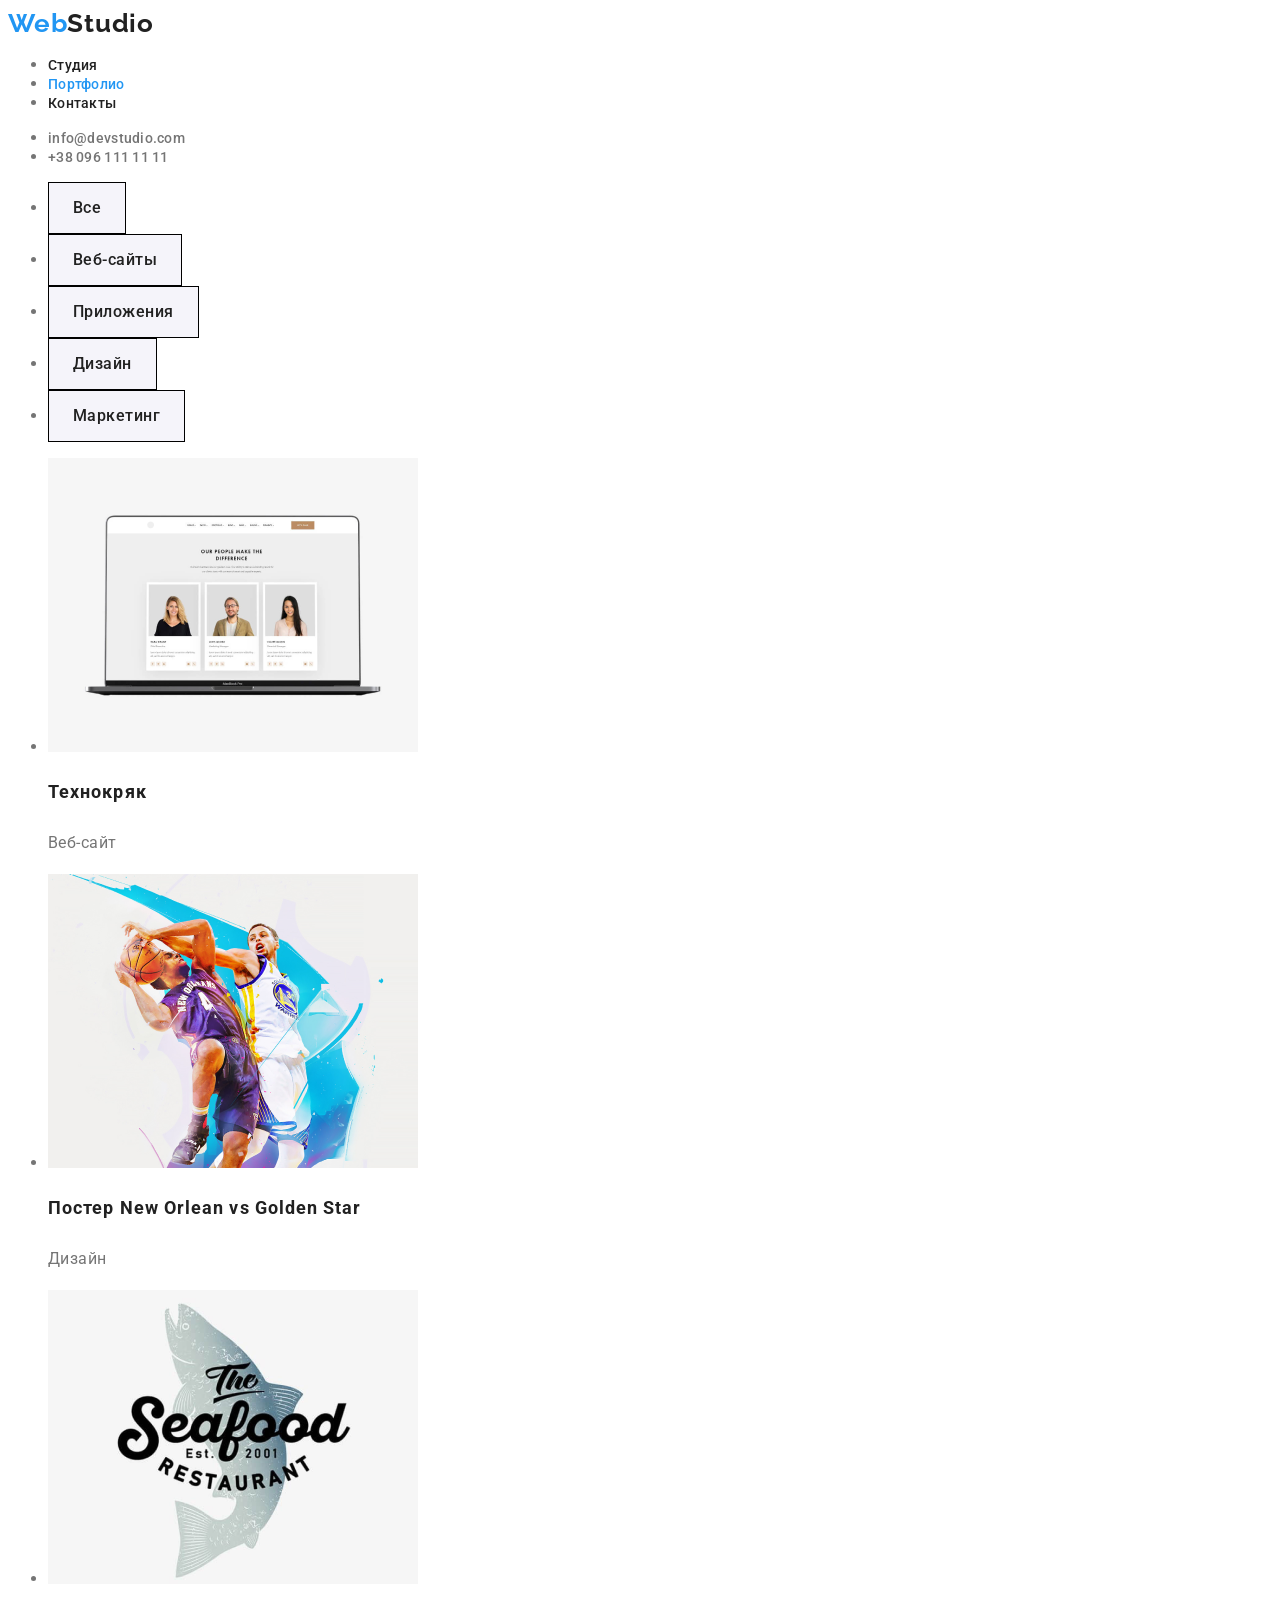
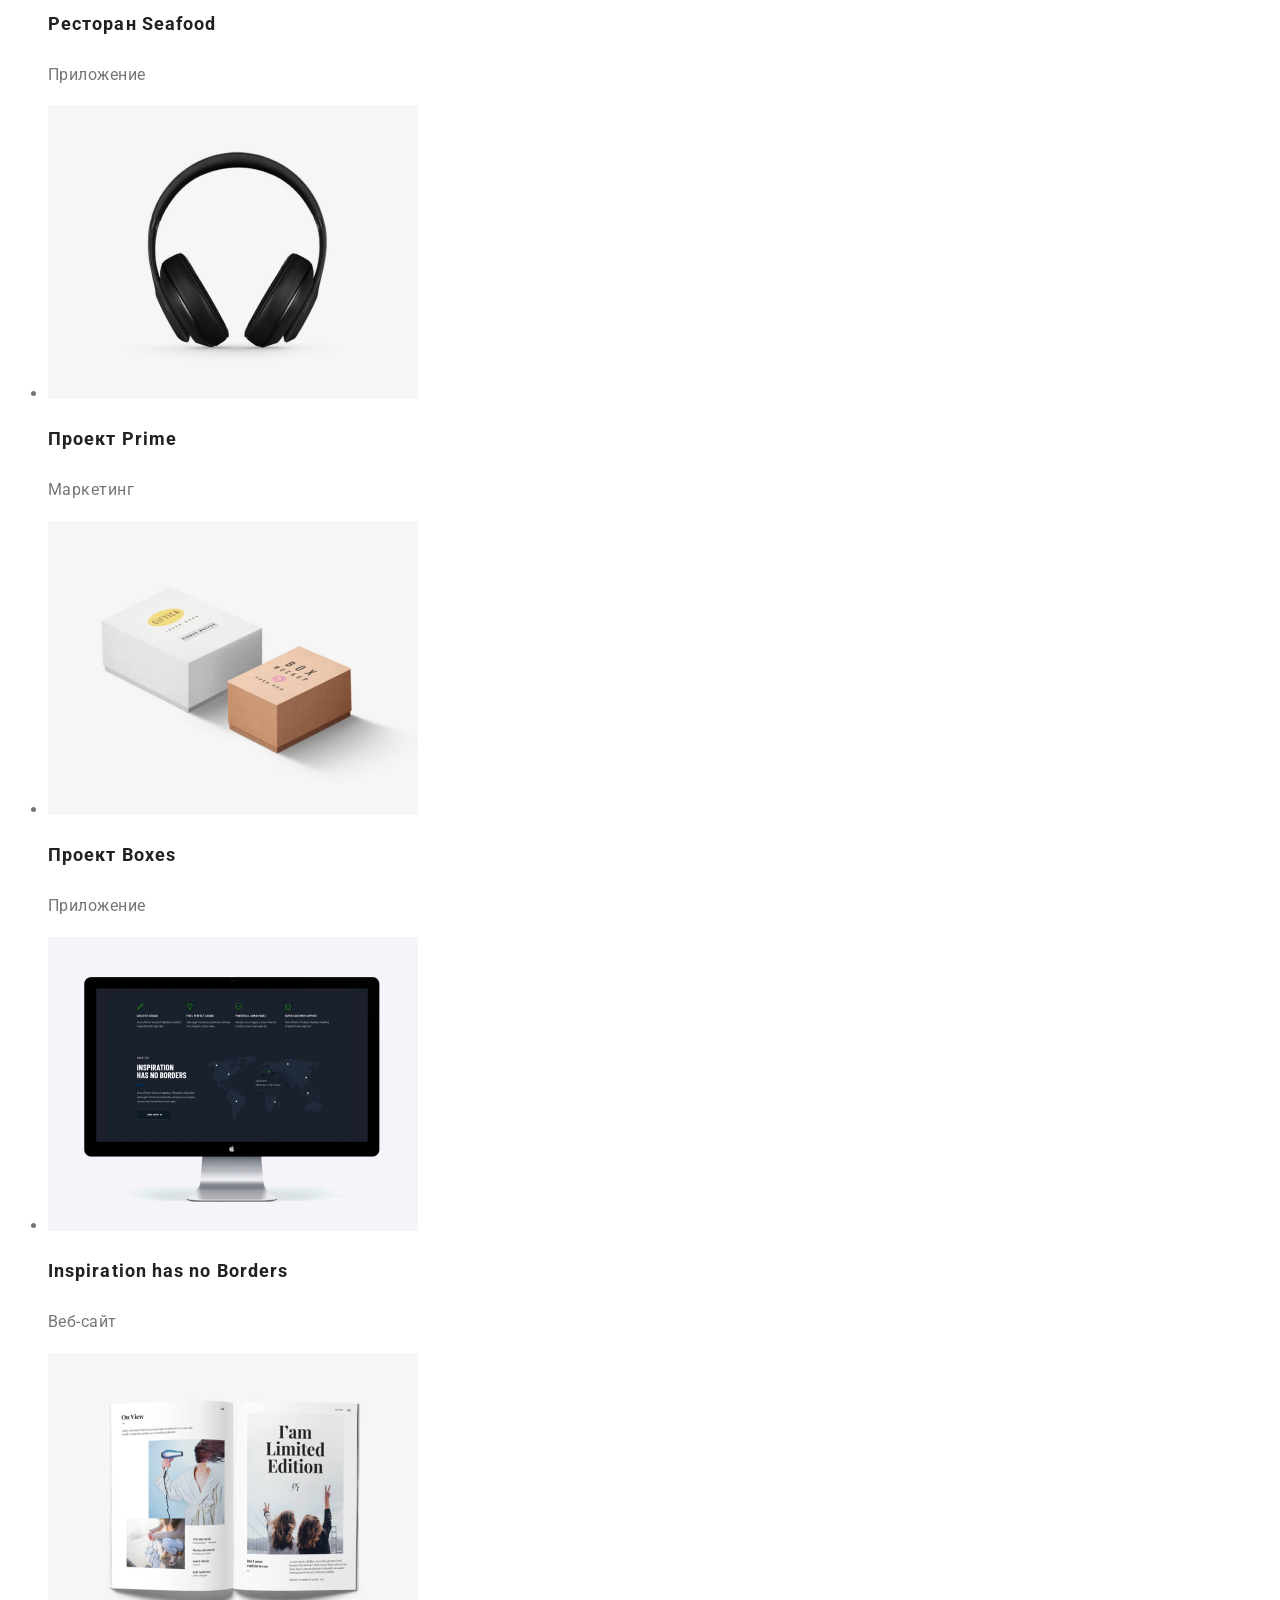
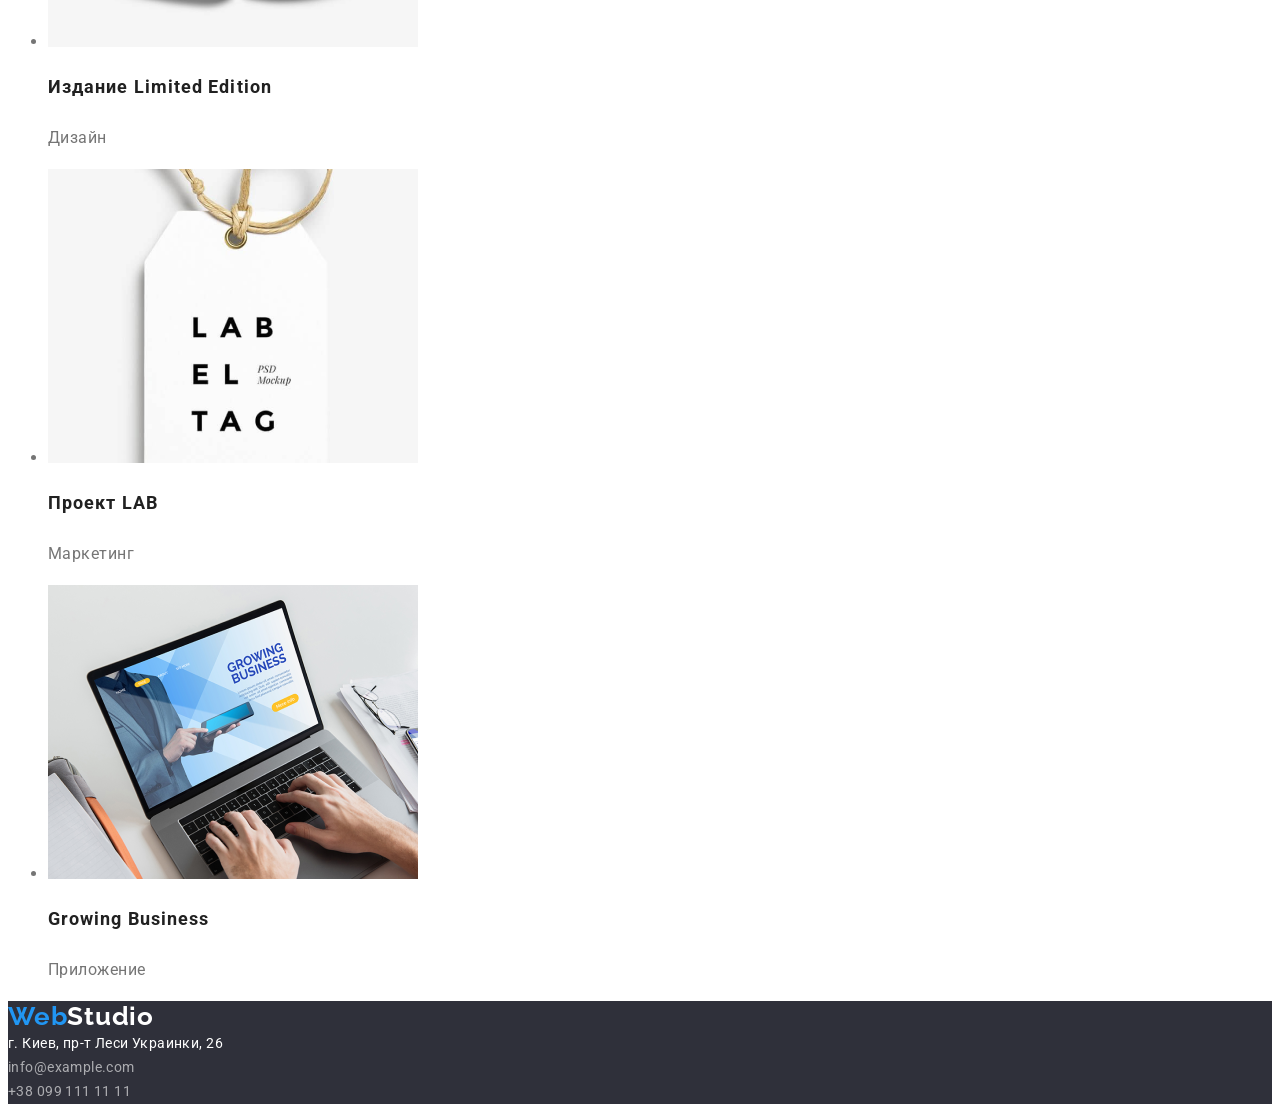
==== portfolio.html @ 85f20afc "files are cloned from hw-2" ====
<!DOCTYPE html>
<html lang="ru">
  <head>
    <meta charset="UTF-8" />
    <meta name="viewport" content="width=device-width, initial-scale=1.0" />
    <title>Document</title>
    <link
      href="https://fonts.googleapis.com/css2?family=Raleway:wght@700&family=Roboto:wght@400;500;700&display=swap"
      rel="stylesheet"
    />
    <link rel="stylesheet" href="./css/styles.css" />
  </head>
  <body>
    <header>
      <nav>
        <a class="logo" href="./index.html">
          Web<span class="light">Studio</span>
        </a>
        <ul class="site-nav">
          <li><a href="./index.html" class="link">Студия</a></li>
          <li><a href="./portfolio.html" class="link current">Портфолио</a></li>
          <li><a href="" class="link">Контакты</a></li>
        </ul>
      </nav>
      <ul class="site-contact">
        <li>
          <a href="mailto:info@devstudio.com" class="link"
            >info@devstudio.com</a
          >
        </li>
        <li><a href="tel:+380961111111" class="link">+38 096 111 11 11</a></li>
      </ul>
    </header>
    <main>
      <ul>
        <li><a class="button filter" href="">Все</a></li>
        <li><a class="button filter" href="">Веб-сайты</a></li>
        <li><a class="button filter" href="">Приложения</a></li>
        <li><a class="button filter" href="">Дизайн</a></li>
        <li><a class="button filter" href="">Маркетинг</a></li>
      </ul>
      <section class="works">
        <ul>
          <li>
            <a href=""
              ><img src="./images/Технокряк.png" alt="Лап-топ" />
              <h3 class="section-title">Технокряк</h3>
              <p>Веб-сайт</p></a
            >
          </li>
          <li>
            <a href=""
              ><img src="./images/Постер.png" alt="Баскетболисты" />
              <h3 class="section-title">Постер New Orlean vs Golden Star</h3>
              <p>Дизайн</p></a
            >
          </li>
          <li>
            <a href=""
              ><img src="./images/ресторан.png" alt="Логотип ресторана" />
              <h3 class="section-title">Ресторан Seafood</h3>
              <p>Приложение</p></a
            >
          </li>
          <li>
            <a href=""
              ><img src="./images/проект.png" alt="Наушники" />
              <h3 class="section-title">Проект Prime</h3>
              <p>Маркетинг</p></a
            >
          </li>
          <li>
            <a href=""
              ><img src="./images/проект-коробки.png" alt="Коробка" />
              <h3 class="section-title">Проект Boxes</h3>
              <p>Приложение</p></a
            >
          </li>
          <li>
            <a href=""
              ><img src="./images/нет-границ.png" alt="Монитор" />
              <h3 class="section-title">Inspiration has no Borders</h3>
              <p>Веб-сайт</p></a
            >
          </li>
          <li>
            <a href=""
              ><img src="./images/издание.png" alt="Журнал" />
              <h3 class="section-title">Издание Limited Edition</h3>
              <p>Дизайн</p></a
            >
          </li>
          <li>
            <a href=""
              ><img src="./images/проект-лаб.png" alt="Бирка" />
              <h3 class="section-title">Проект LAB</h3>
              <p>Маркетинг</p></a
            >
          </li>
          <li>
            <a href=""
              ><img src="./images/бизнес.png" alt="Работа за компьютерим" />
              <h3 class="section-title">Growing Business</h3>
              <p>Приложение</p></a
            >
          </li>
        </ul>
      </section>
    </main>
    <footer>
      <a href="./index.html" class="logo">
        Web<span class="dark">Studio</span>
      </a>

      <address class="address">
        г. Киев, пр-т Леси Украинки, 26 <br />
        <a href="mailto:info@example.com" class="link">info@example.com</a>
        <br />
        <a href="tel:+380991111111" class="link">+38 099 111 11 11</a>
      </address>
    </footer>
  </body>
</html>
---- css/styles.css ----
:root {
  --primary-text-color: #757575;
  --title-text-color: #212121;
  --accent-color: #2196f3;
  --white-color: #ffffff;
  --primary-bg-color: #e5e5e5;
  --secondary-bg-color: #2f303a;
  --secondary-button-color: #f5f4fa;
  --secondary-address-color: rgba(255, 255, 255, 0.6);
}

body {
  background-color: var(--white-color);
  color: var(--primary-text-color);
  font-family: Roboto, sans-serif;
}

a {
  text-decoration: none;
  /* Убираем подчёркивание */
}

/* Header */

.logo {
  color: var(--accent-color);
  font-family: Raleway, sans-serif;
  font-weight: 700;
  font-size: 26px;
  line-height: 1.2;
  letter-spacing: 0.03em;
}
.logo .dark {
  color: var(--white-color);
}
.logo .light {
  color: var(--title-text-color);
}

.site-nav .link {
  color: var(--title-text-color);
  font-weight: 500;
  font-size: 14px;
  line-height: 1.14;
  letter-spacing: 0.02em;
}

.site-contact .link {
  color: var(--primary-text-color);
  font-weight: 500;
  font-size: 14px;
  line-height: 1.14;
  letter-spacing: 0.02em;
}

.site-nav .link.current,
.site-nav .link:hover,
.site-nav .link:focus,
.site-contact .link:hover,
.site-contact .link:focus {
  color: var(--accent-color);
}

/* Main */

.section-title {
  color: var(--title-text-color);
}
.advantages .section-title {
  font-weight: 700;
  font-size: 14px;
  line-height: 1.14;
  letter-spacing: 0.03em;
  text-transform: uppercase;
}
.advantages p {
  font-size: 14px;
  line-height: 1.71;
  letter-spacing: 0.03em;
}

h2.section-title {
  font-weight: 700;
  font-size: 36px;
  line-height: 1.17;
  text-align: center;
  letter-spacing: 0.03em;
}

.works .section-title {
  font-weight: 700;
  font-size: 18px;
  line-height: 2;
  letter-spacing: 0.06em;
}

.works p {
  color: var(--primary-text-color);

  font-size: 16px;
  line-height: 1.87;
  letter-spacing: 0.03em;
}

.hero {
  background-color: var(--secondary-bg-color);
}

.hero-title {
  color: var(--white-color);
  font-weight: 900;
  font-size: 44px;
  line-height: 1.36;
  text-align: center;
  letter-spacing: 0.06em;
  text-transform: uppercase;
}

.team {
  background-color: var(--secondary-button-color);
}

.team h3 {
  font-weight: 500;
  font-size: 16px;
  line-height: 1.19;
  text-align: center;
  letter-spacing: 0.03em;
}

.team p {
  font-size: 16px;
  line-height: 1.19;
  text-align: center;
  letter-spacing: 0.03em;
}

/* Buttons */

.button {
  font-size: 24px;
  padding: 12px 24px;
  display: inline-block;
  border: 1px solid black;
}

.button.primary {
  background-color: var(--accent-color);
  color: var(--white-color);
  font-weight: 700;
  font-size: 16px;
  line-height: 1.87;
  /* display: flex; */
  /* align-items: center; */
  /* text-align: center; */
  letter-spacing: 0.06em;
}

.button.filter {
  background-color: var(--secondary-button-color);
  color: var(--title-text-color);
  font-weight: 500;
  font-size: 16px;
  line-height: 1.62;
  letter-spacing: 0.03em;
}

.button.filter:hover,
.button.filter:focus {
  background-color: var(--accent-color);
  color: var(--white-color);
}

/* Footer */

footer {
  background-color: var(--secondary-bg-color);
}
.address {
  color: var(--white-color);
  font-style: normal;
  font-size: 14px;
  line-height: 1.71;
  letter-spacing: 0.03em;
}

.address .link {
  color: var(--secondary-address-color);
}

.address .link:hover,
.address .link:focus {
  color: var(--accent-color);
}
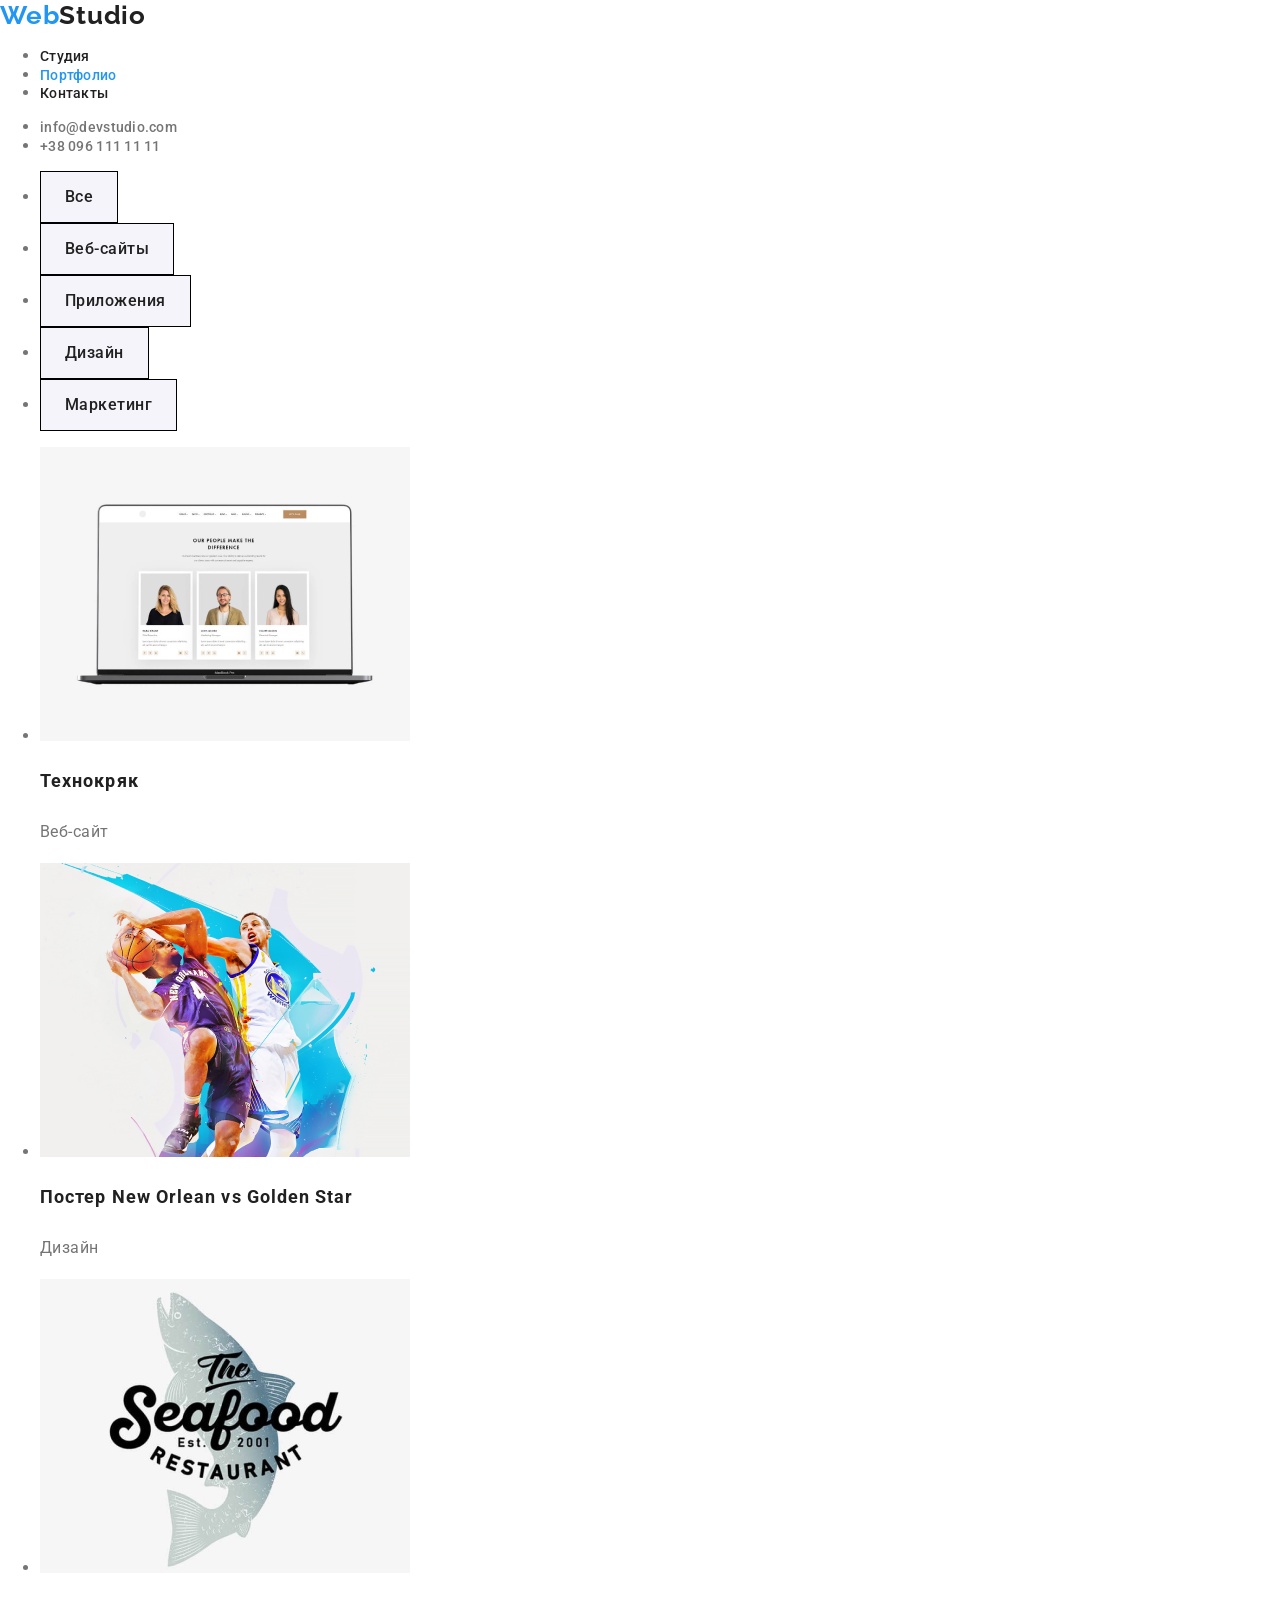
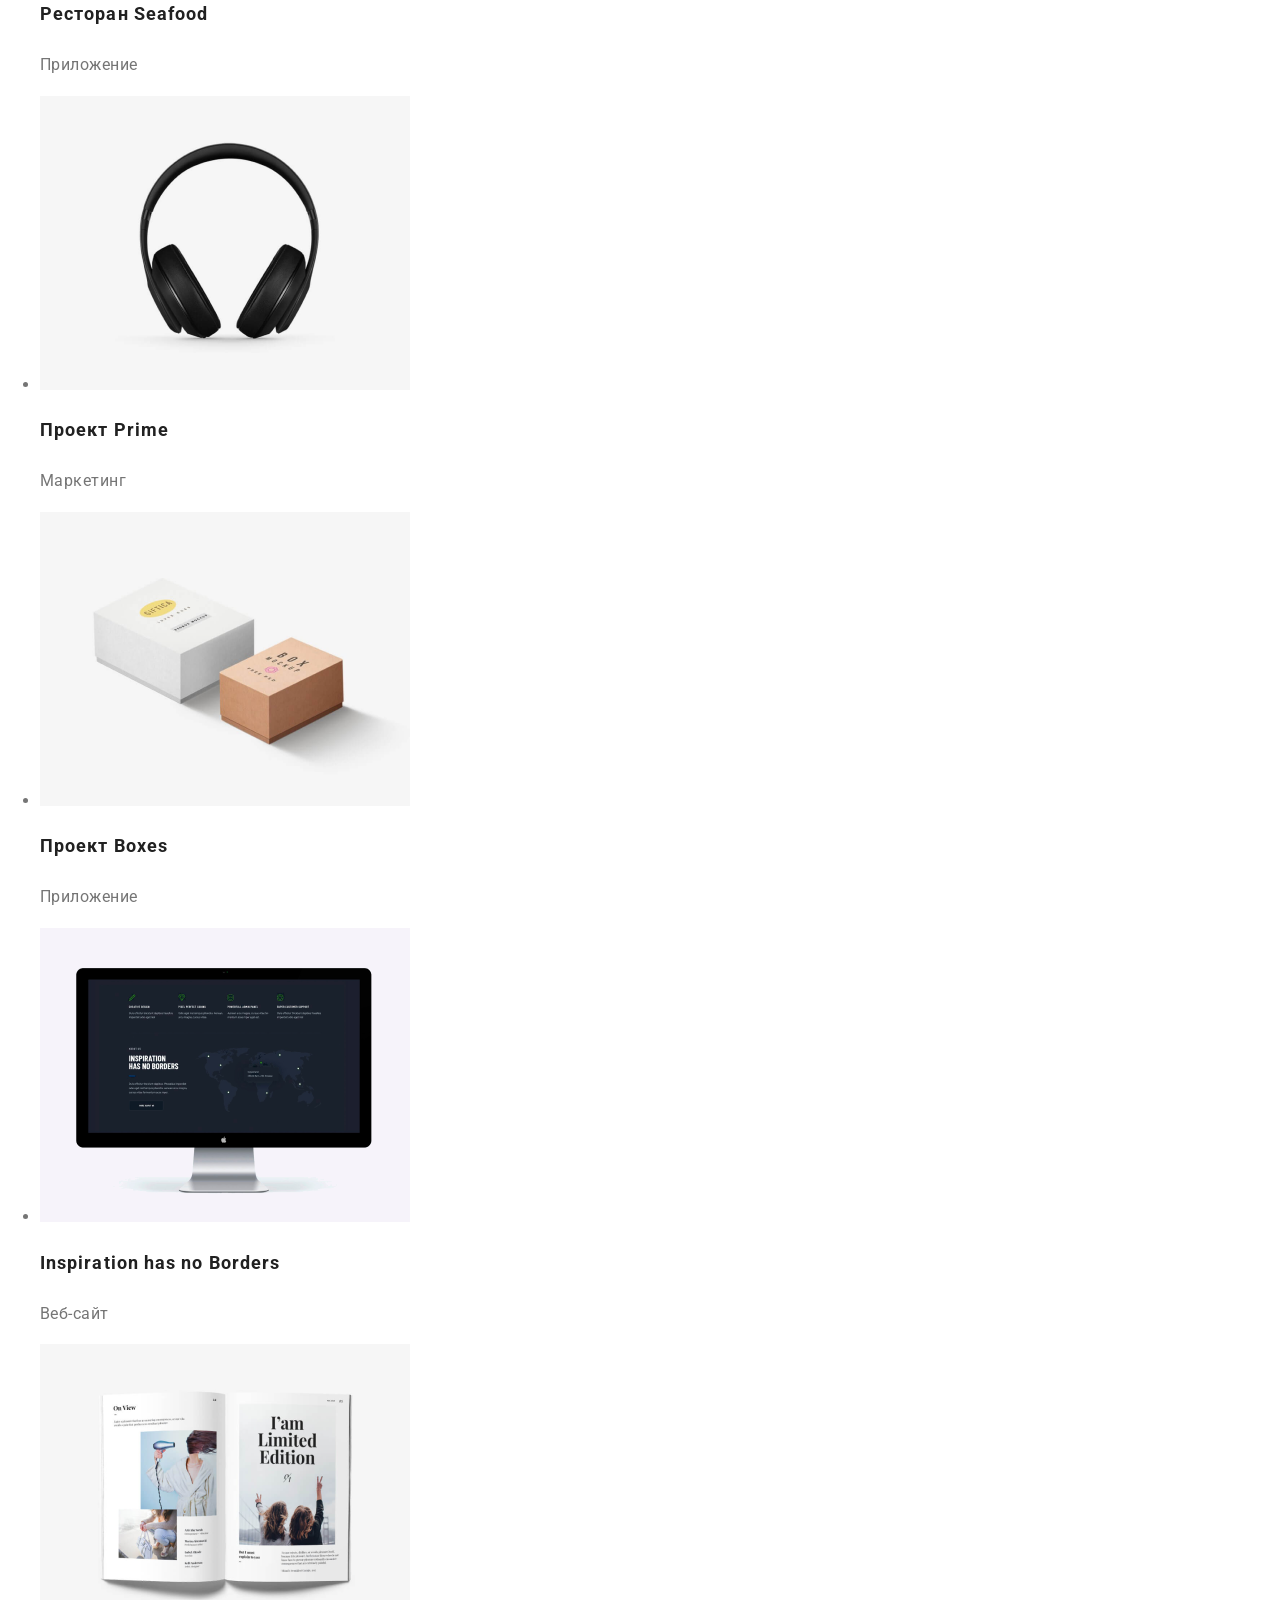
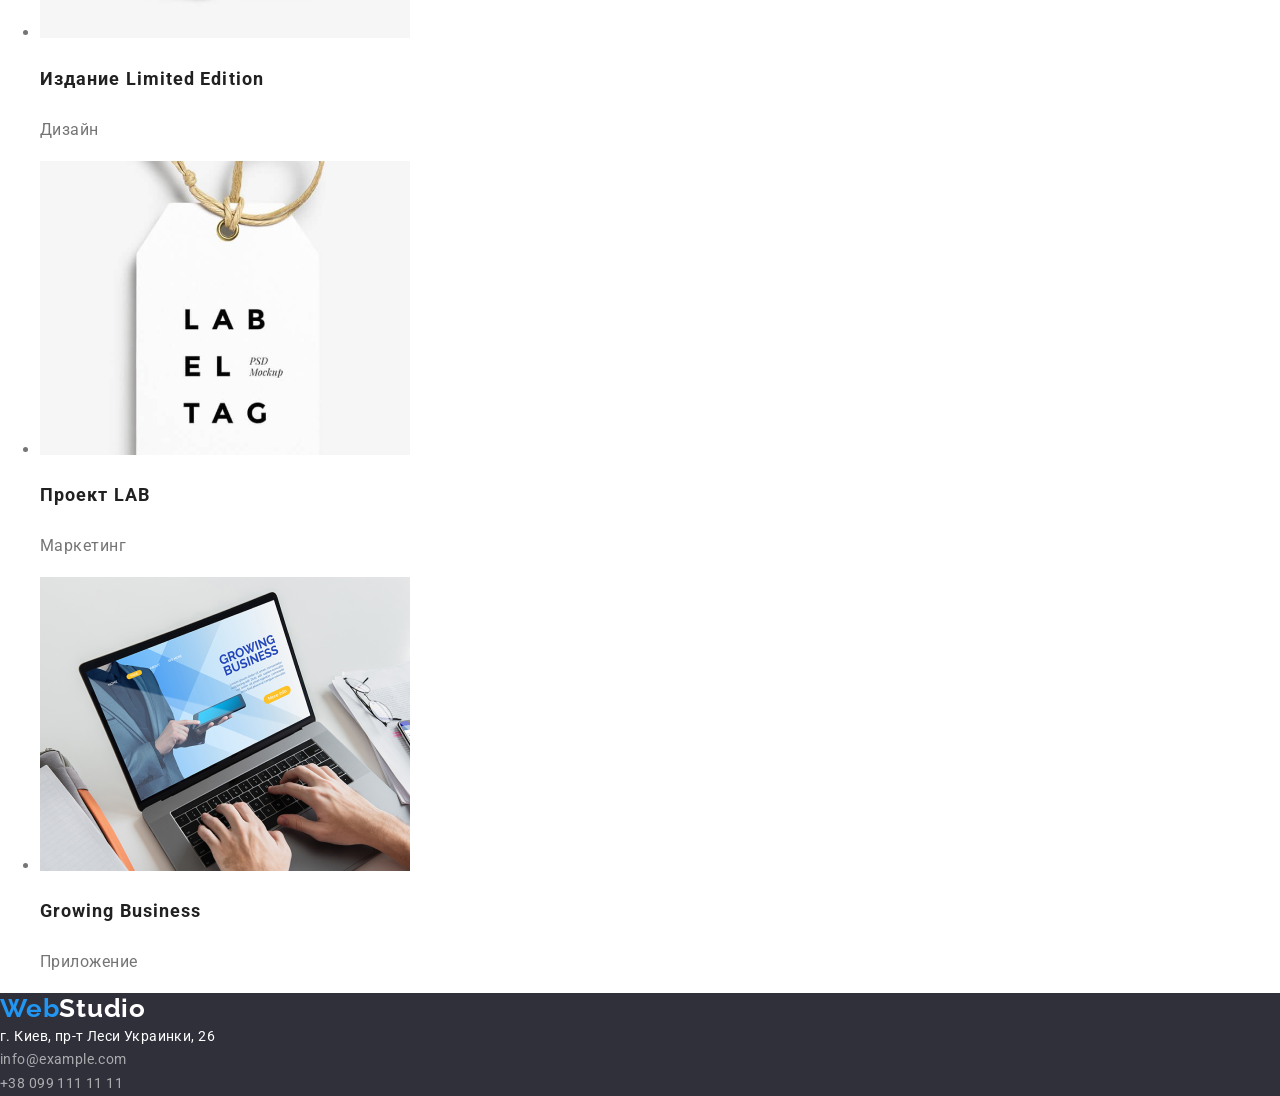
==== commit a99811a8: "modern-normalize added" ====
--- a/portfolio.html
+++ b/portfolio.html
@@ -4,6 +4,10 @@
     <meta charset="UTF-8" />
     <meta name="viewport" content="width=device-width, initial-scale=1.0" />
     <title>Document</title>
+    <link
+      rel="stylesheet"
+      href="https://cdnjs.cloudflare.com/ajax/libs/modern-normalize/0.7.0/modern-normalize.min.css"
+    />
     <link
       href="https://fonts.googleapis.com/css2?family=Raleway:wght@700&family=Roboto:wght@400;500;700&display=swap"
       rel="stylesheet"
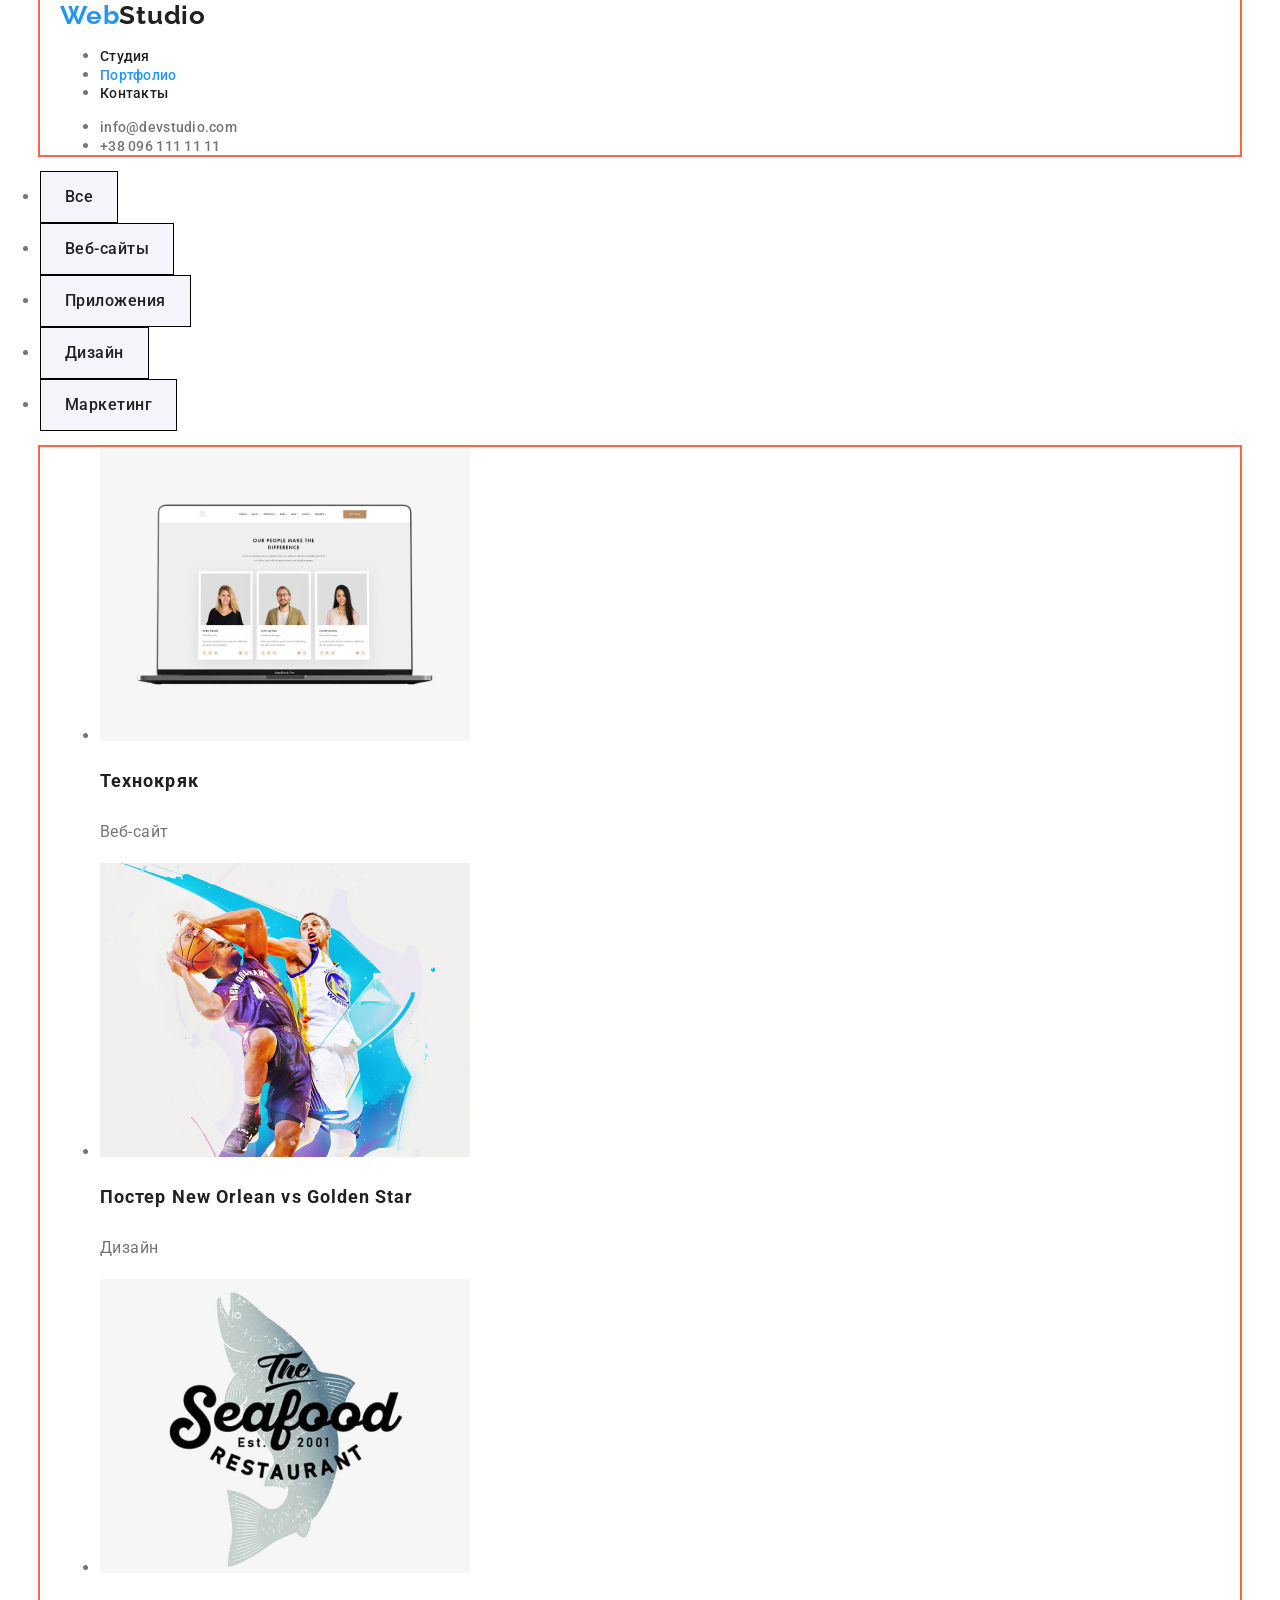
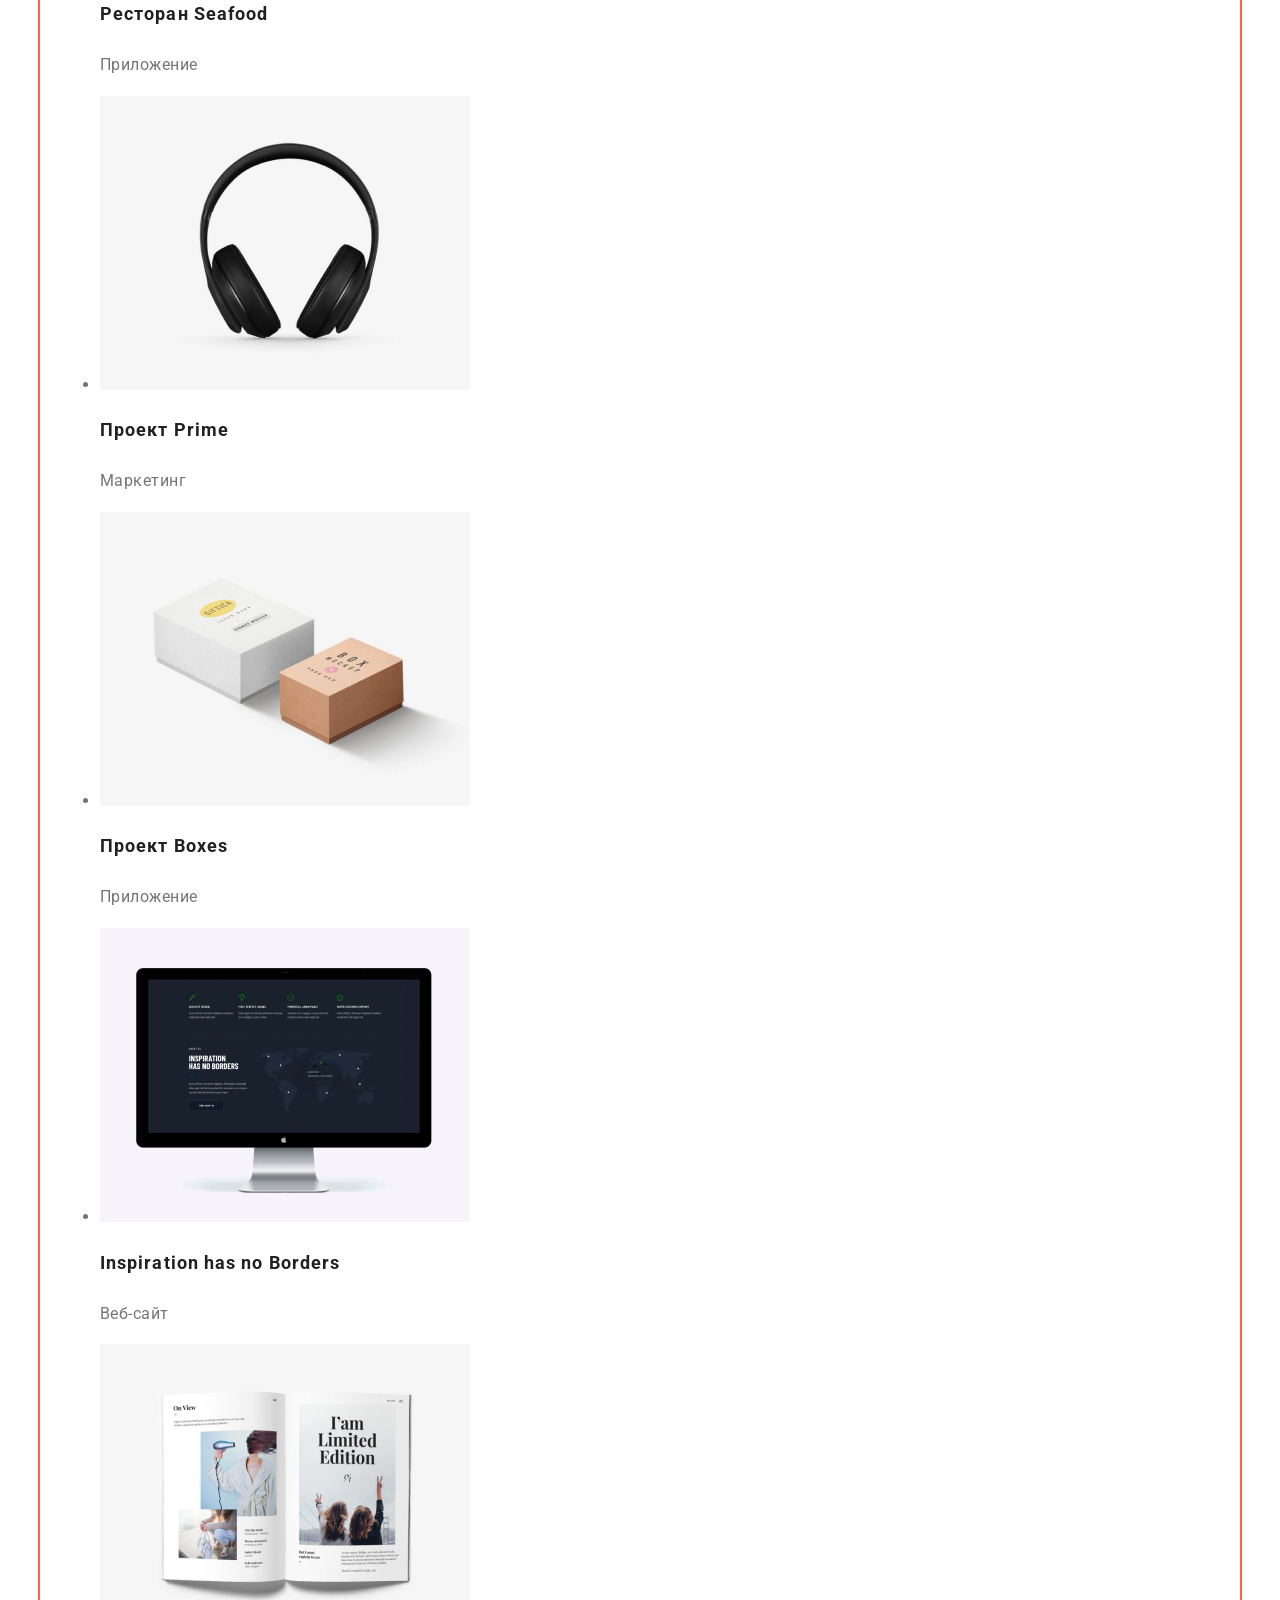
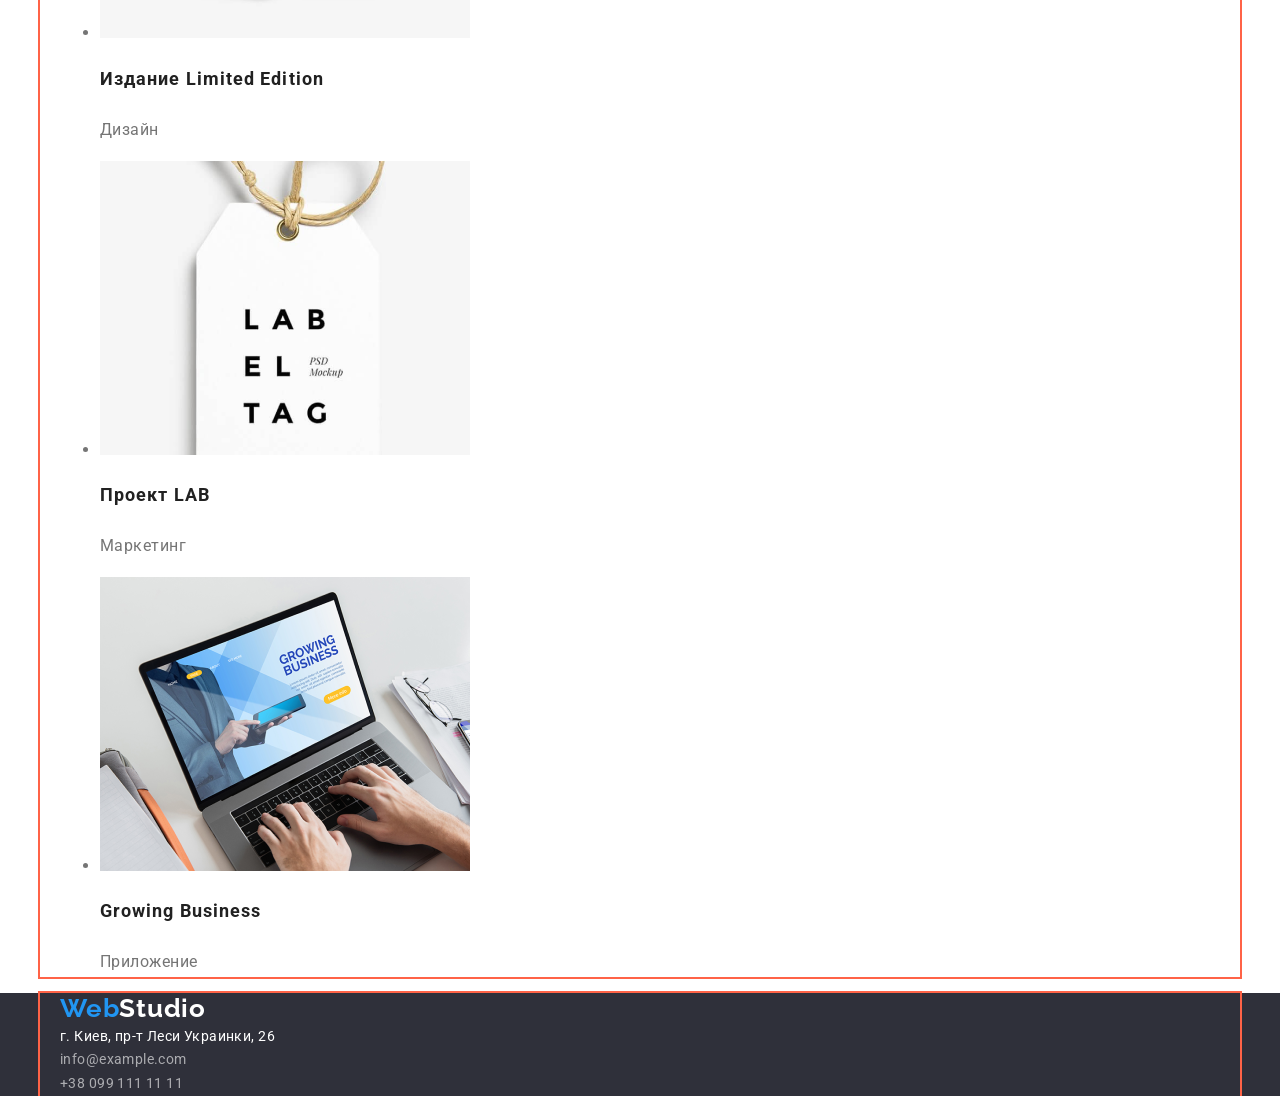
==== commit f55bcb36: "class container added" ====
--- a/portfolio.html
+++ b/portfolio.html
@@ -16,24 +16,26 @@
   </head>
   <body>
     <header>
-      <nav>
-        <a class="logo" href="./index.html">
-          Web<span class="light">Studio</span>
-        </a>
-        <ul class="site-nav">
-          <li><a href="./index.html" class="link">Студия</a></li>
-          <li><a href="./portfolio.html" class="link current">Портфолио</a></li>
-          <li><a href="" class="link">Контакты</a></li>
+      <div class="container">
+        <nav>
+          <a class="logo" href="./index.html">
+            Web<span class="light">Studio</span>
+          </a>
+          <ul class="site-nav">
+            <li><a href="./index.html" class="link">Студия</a></li>
+            <li><a href="./portfolio.html" class="link current">Портфолио</a></li>
+            <li><a href="" class="link">Контакты</a></li>
+          </ul>
+        </nav>
+        <ul class="site-contact">
+          <li>
+            <a href="mailto:info@devstudio.com" class="link"
+              >info@devstudio.com</a
+            >
+          </li>
+          <li><a href="tel:+380961111111" class="link">+38 096 111 11 11</a></li>
         </ul>
-      </nav>
-      <ul class="site-contact">
-        <li>
-          <a href="mailto:info@devstudio.com" class="link"
-            >info@devstudio.com</a
-          >
-        </li>
-        <li><a href="tel:+380961111111" class="link">+38 096 111 11 11</a></li>
-      </ul>
+      </div>
     </header>
     <main>
       <ul>
@@ -44,84 +46,88 @@
         <li><a class="button filter" href="">Маркетинг</a></li>
       </ul>
       <section class="works">
-        <ul>
-          <li>
-            <a href=""
-              ><img src="./images/Технокряк.png" alt="Лап-топ" />
-              <h3 class="section-title">Технокряк</h3>
-              <p>Веб-сайт</p></a
-            >
-          </li>
-          <li>
-            <a href=""
-              ><img src="./images/Постер.png" alt="Баскетболисты" />
-              <h3 class="section-title">Постер New Orlean vs Golden Star</h3>
-              <p>Дизайн</p></a
-            >
-          </li>
-          <li>
-            <a href=""
-              ><img src="./images/ресторан.png" alt="Логотип ресторана" />
-              <h3 class="section-title">Ресторан Seafood</h3>
-              <p>Приложение</p></a
-            >
-          </li>
-          <li>
-            <a href=""
-              ><img src="./images/проект.png" alt="Наушники" />
-              <h3 class="section-title">Проект Prime</h3>
-              <p>Маркетинг</p></a
-            >
-          </li>
-          <li>
-            <a href=""
-              ><img src="./images/проект-коробки.png" alt="Коробка" />
-              <h3 class="section-title">Проект Boxes</h3>
-              <p>Приложение</p></a
-            >
-          </li>
-          <li>
-            <a href=""
-              ><img src="./images/нет-границ.png" alt="Монитор" />
-              <h3 class="section-title">Inspiration has no Borders</h3>
-              <p>Веб-сайт</p></a
-            >
-          </li>
-          <li>
-            <a href=""
-              ><img src="./images/издание.png" alt="Журнал" />
-              <h3 class="section-title">Издание Limited Edition</h3>
-              <p>Дизайн</p></a
-            >
-          </li>
-          <li>
-            <a href=""
-              ><img src="./images/проект-лаб.png" alt="Бирка" />
-              <h3 class="section-title">Проект LAB</h3>
-              <p>Маркетинг</p></a
-            >
-          </li>
-          <li>
-            <a href=""
-              ><img src="./images/бизнес.png" alt="Работа за компьютерим" />
-              <h3 class="section-title">Growing Business</h3>
-              <p>Приложение</p></a
-            >
-          </li>
-        </ul>
+        <div class="container">
+          <ul>
+            <li>
+              <a href=""
+                ><img src="./images/Технокряк.png" alt="Лап-топ" />
+                <h3 class="section-title">Технокряк</h3>
+                <p>Веб-сайт</p></a
+              >
+            </li>
+            <li>
+              <a href=""
+                ><img src="./images/Постер.png" alt="Баскетболисты" />
+                <h3 class="section-title">Постер New Orlean vs Golden Star</h3>
+                <p>Дизайн</p></a
+              >
+            </li>
+            <li>
+              <a href=""
+                ><img src="./images/ресторан.png" alt="Логотип ресторана" />
+                <h3 class="section-title">Ресторан Seafood</h3>
+                <p>Приложение</p></a
+              >
+            </li>
+            <li>
+              <a href=""
+                ><img src="./images/проект.png" alt="Наушники" />
+                <h3 class="section-title">Проект Prime</h3>
+                <p>Маркетинг</p></a
+              >
+            </li>
+            <li>
+              <a href=""
+                ><img src="./images/проект-коробки.png" alt="Коробка" />
+                <h3 class="section-title">Проект Boxes</h3>
+                <p>Приложение</p></a
+              >
+            </li>
+            <li>
+              <a href=""
+                ><img src="./images/нет-границ.png" alt="Монитор" />
+                <h3 class="section-title">Inspiration has no Borders</h3>
+                <p>Веб-сайт</p></a
+              >
+            </li>
+            <li>
+              <a href=""
+                ><img src="./images/издание.png" alt="Журнал" />
+                <h3 class="section-title">Издание Limited Edition</h3>
+                <p>Дизайн</p></a
+              >
+            </li>
+            <li>
+              <a href=""
+                ><img src="./images/проект-лаб.png" alt="Бирка" />
+                <h3 class="section-title">Проект LAB</h3>
+                <p>Маркетинг</p></a
+              >
+            </li>
+            <li>
+              <a href=""
+                ><img src="./images/бизнес.png" alt="Работа за компьютерим" />
+                <h3 class="section-title">Growing Business</h3>
+                <p>Приложение</p></a
+              >
+            </li>
+          </ul>
+        </div>
       </section>
     </main>
     <footer>
-      <a href="./index.html" class="logo">
-        Web<span class="dark">Studio</span>
-      </a>
+      <div class="container">
+        <a href="./index.html" class="logo">
+          Web<span class="dark">Studio</span>
+        </a>
 
-      <address class="address">
-        г. Киев, пр-т Леси Украинки, 26 <br />
-        <a href="mailto:info@example.com" class="link">info@example.com</a>
-        <br />
-        <a href="tel:+380991111111" class="link">+38 099 111 11 11</a>
-      </address>
+        <address class="address">
+          г. Киев, пр-т Леси Украинки, 26 <br />
+          <a href="mailto:info@example.com" class="link">info@example.com</a>
+          <br />
+          <a href="tel:+380991111111" class="link">+38 099 111 11 11</a>
+        </address>
+      </div>
     </footer>
   </body>
 </html>
--- a/css/styles.css
+++ b/css/styles.css
@@ -15,6 +15,16 @@
   font-family: Roboto, sans-serif;
 }
 
+.container {
+  margin-left: auto;
+  margin-right: auto;
+  width: 1200px;
+  padding-left: 20px;
+  padding-right: 20px;
+  outline: 2px solid tomato;
+} 
+  
+
 a {
   text-decoration: none;
   /* Убираем подчёркивание */
@@ -104,6 +114,7 @@
 
 .hero {
   background-color: var(--secondary-bg-color);
+  text-align: center;
 }
 
 .hero-title {
@@ -111,7 +122,6 @@
   font-weight: 900;
   font-size: 44px;
   line-height: 1.36;
-  text-align: center;
   letter-spacing: 0.06em;
   text-transform: uppercase;
 }
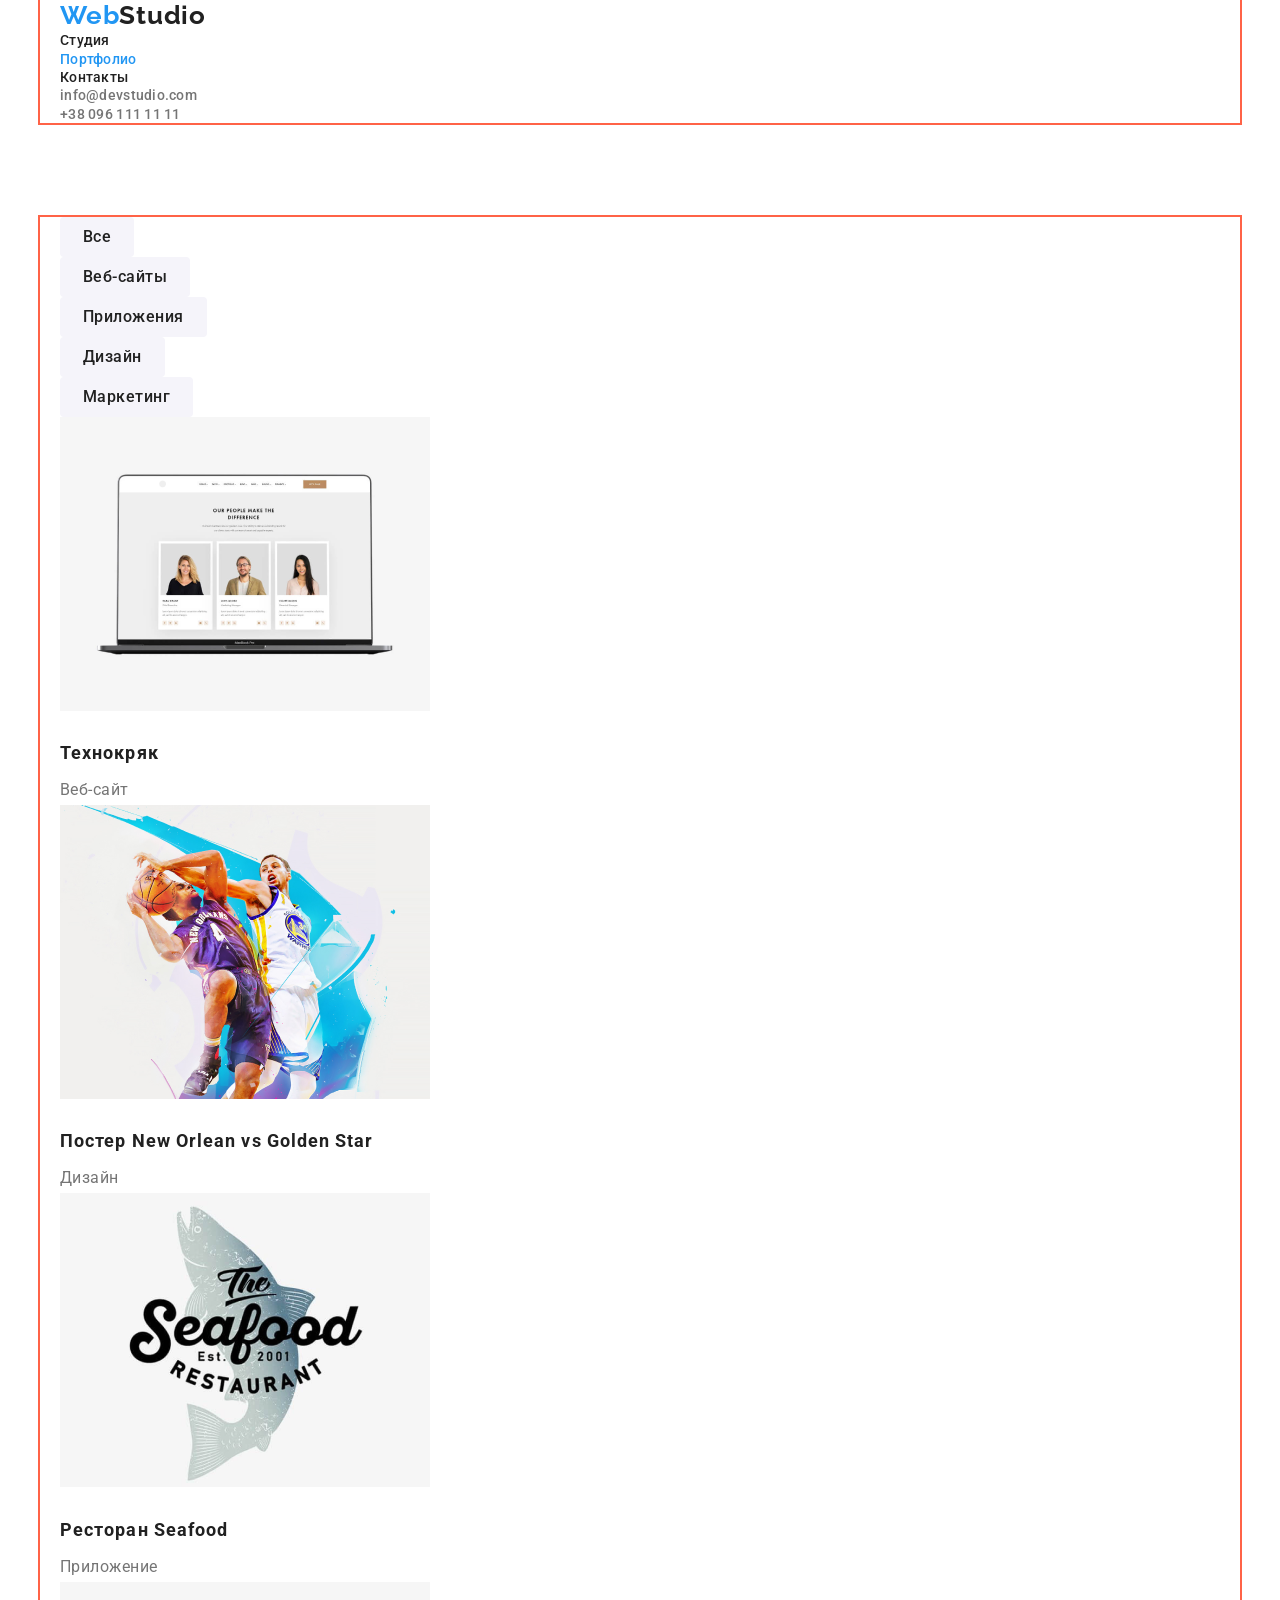
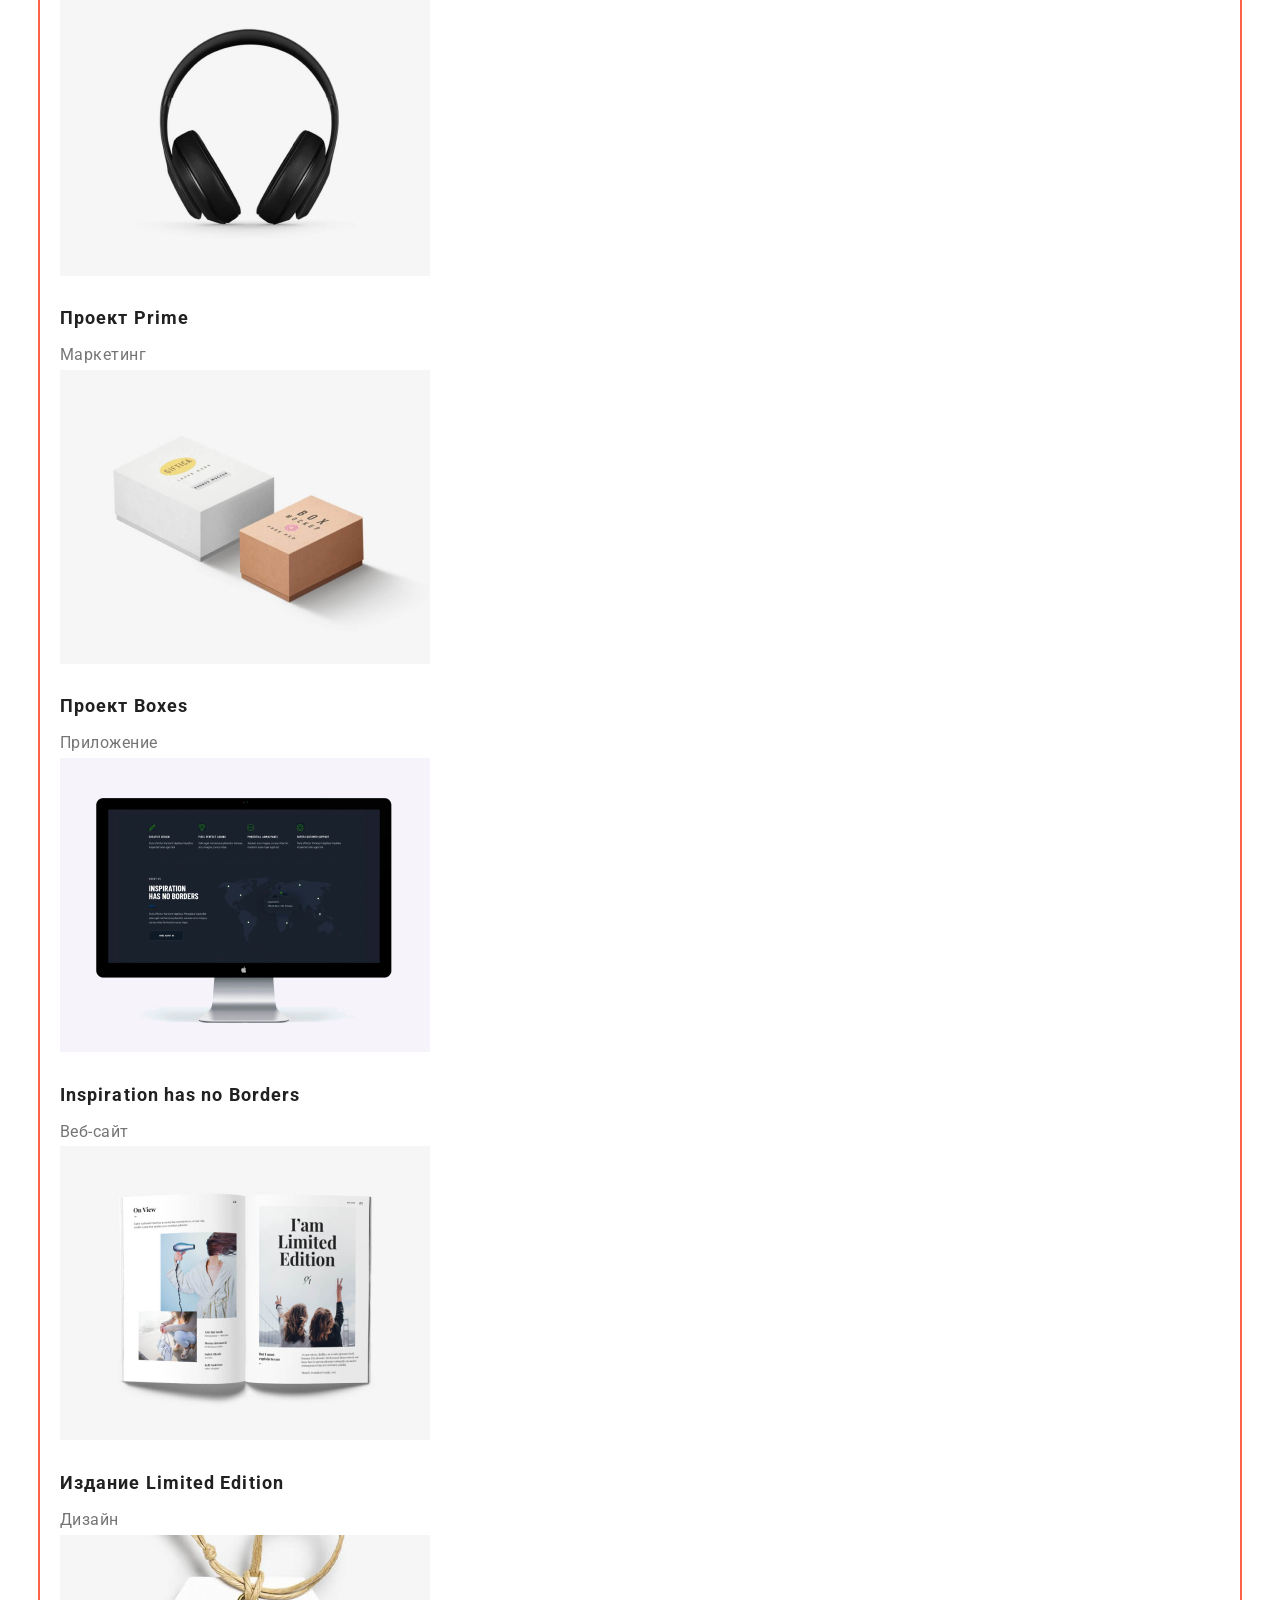
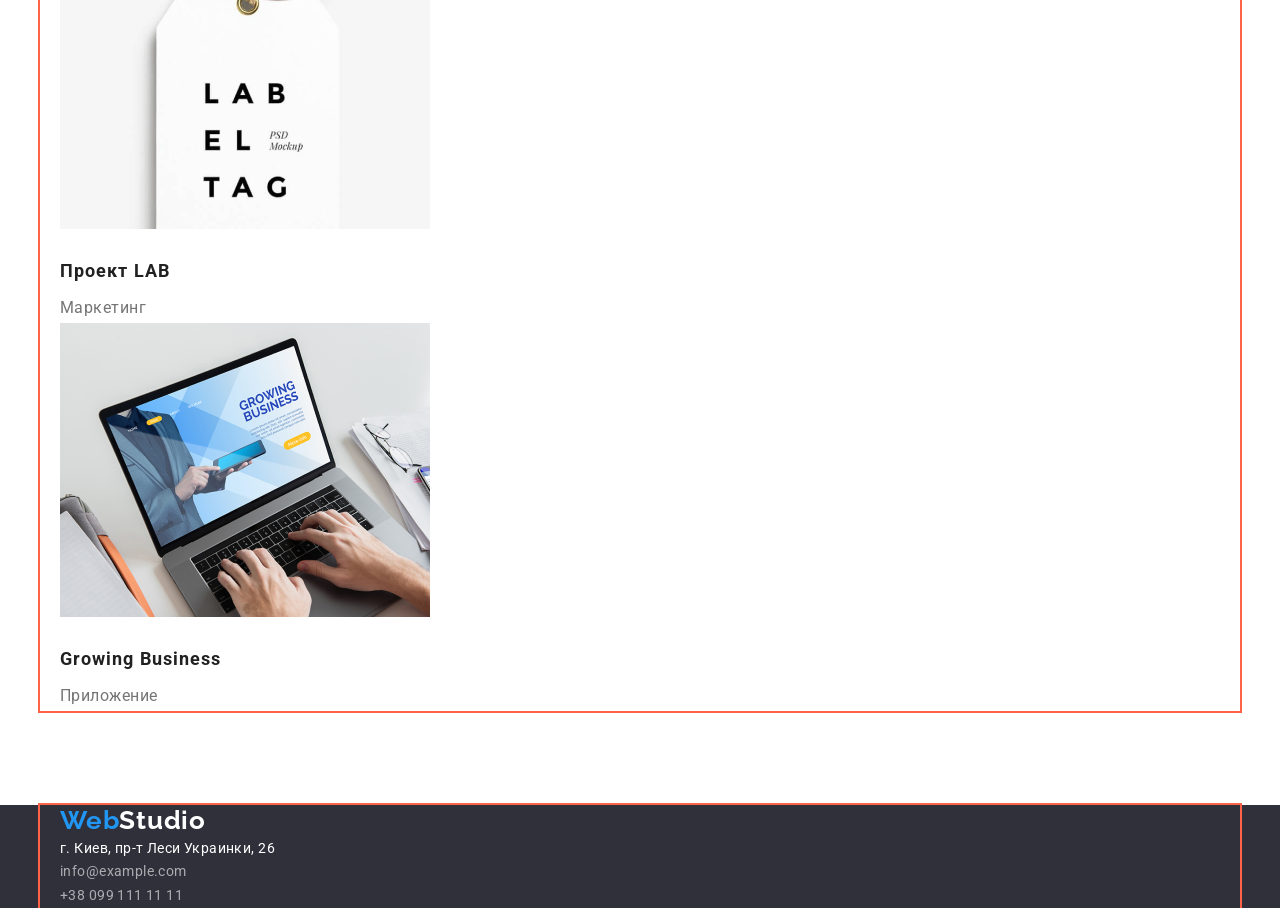
==== commit b5b57c08: "margins/paddings added" ====
--- a/portfolio.html
+++ b/portfolio.html
@@ -38,15 +38,17 @@
       </div>
     </header>
     <main>
-      <ul>
-        <li><a class="button filter" href="">Все</a></li>
-        <li><a class="button filter" href="">Веб-сайты</a></li>
-        <li><a class="button filter" href="">Приложения</a></li>
-        <li><a class="button filter" href="">Дизайн</a></li>
-        <li><a class="button filter" href="">Маркетинг</a></li>
-      </ul>
-      <section class="works">
-        <div class="container">
+	  <section class="section">
+	     <div class="container">
+		  <ul>
+			<li><a class="button filter" href="">Все</a></li>
+			<li><a class="button filter" href="">Веб-сайты</a></li>
+			<li><a class="button filter" href="">Приложения</a></li>
+			<li><a class="button filter" href="">Дизайн</a></li>
+			<li><a class="button filter" href="">Маркетинг</a></li>
+		  </ul>
+		  <section class="works">
+        
           <ul>
             <li>
               <a href=""
@@ -112,8 +114,10 @@
               >
             </li>
           </ul>
+		  </section>
         </div>
-      </section>
+	  </section>
+      
     </main>
     <footer>
       <div class="container">
--- a/css/styles.css
+++ b/css/styles.css
@@ -3,7 +3,6 @@
   --title-text-color: #212121;
   --accent-color: #2196f3;
   --white-color: #ffffff;
-  --primary-bg-color: #e5e5e5;
   --secondary-bg-color: #2f303a;
   --secondary-button-color: #f5f4fa;
   --secondary-address-color: rgba(255, 255, 255, 0.6);
@@ -23,7 +22,16 @@
   padding-right: 20px;
   outline: 2px solid tomato;
 } 
-  
+
+ul, p, h1, h2, h3, h4, h5, h6 {
+	margin: 0px;
+	padding: 0px
+	
+	}
+	
+  li {
+  list-style: none;
+  }
 
 a {
   text-decoration: none;
@@ -33,6 +41,8 @@
 /* Header */
 
 .logo {
+  min-width: 145;
+  height: 31;
   color: var(--accent-color);
   font-family: Raleway, sans-serif;
   font-weight: 700;
@@ -41,9 +51,14 @@
   letter-spacing: 0.03em;
 }
 .logo .dark {
-  color: var(--white-color);
-}
+  margin-bottom: 20px;
+
+  color: var(--white-color);
+ }
+
 .logo .light {
+  margin-bottom: 25px;
+
   color: var(--title-text-color);
 }
 
@@ -67,16 +82,24 @@
 .site-nav .link:hover,
 .site-nav .link:focus,
 .site-contact .link:hover,
-.site-contact .link:focus {
+.site-contact .link:focus,
+.address .link:hover,
+.address .link:focus {
   color: var(--accent-color);
 }
 
 /* Main */
 
+.section {
+padding: 94px 0px;
+}
+
 .section-title {
   color: var(--title-text-color);
 }
 .advantages .section-title {
+  margin bottom: 10px;
+
   font-weight: 700;
   font-size: 14px;
   line-height: 1.14;
@@ -89,7 +112,19 @@
   letter-spacing: 0.03em;
 }
 
+.team  .section-title {
+margin-top: 30px;
+margin-bottom: 10px;
+}
+
+.works  .section-title {
+margin-top: 20px;
+margin-bottom: 4px;
+}
+
 h2.section-title {
+margin-bottom: 50px;
+
   font-weight: 700;
   font-size: 36px;
   line-height: 1.17;
@@ -118,7 +153,11 @@
 }
 
 .hero-title {
-  color: var(--white-color);
+margin-top: 0px;
+margin-bottom: 30px;
+
+  color: var(--white-color);
+  
   font-weight: 900;
   font-size: 44px;
   line-height: 1.36;
@@ -147,16 +186,18 @@
 
 /* Buttons */
 
-.button {
-  font-size: 24px;
-  padding: 12px 24px;
+.button { 
   display: inline-block;
-  border: 1px solid black;
+  border: 1px solid transparent;
+  border-radius: 4px;
 }
 
 .button.primary {
+  padding: 10px 32px;
+  
   background-color: var(--accent-color);
   color: var(--white-color);
+  
   font-weight: 700;
   font-size: 16px;
   line-height: 1.87;
@@ -167,8 +208,11 @@
 }
 
 .button.filter {
+  padding: 6px 22px;
+  
   background-color: var(--secondary-button-color);
   color: var(--title-text-color);
+  
   font-weight: 500;
   font-size: 16px;
   line-height: 1.62;
@@ -196,9 +240,5 @@
 
 .address .link {
   color: var(--secondary-address-color);
-}
-
-.address .link:hover,
-.address .link:focus {
-  color: var(--accent-color);
-}
+  margin: 9px 0px;
+}
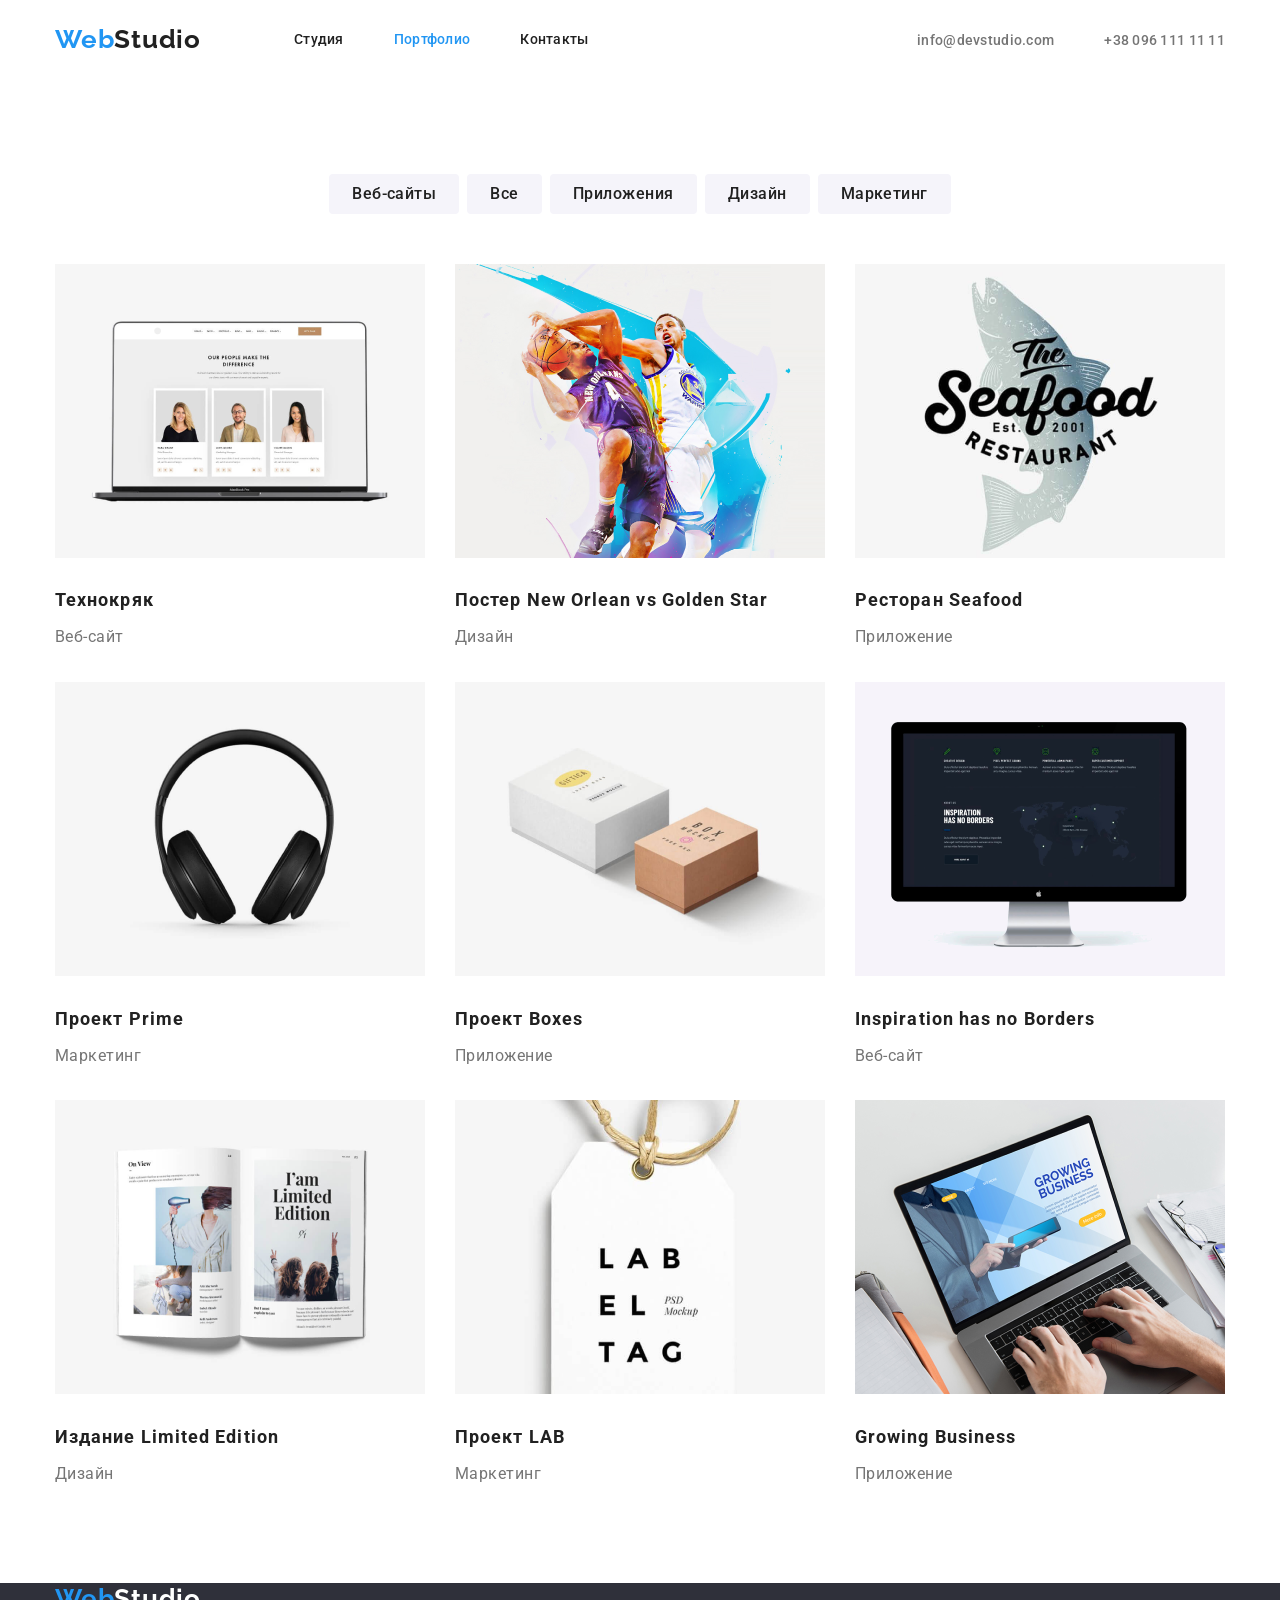
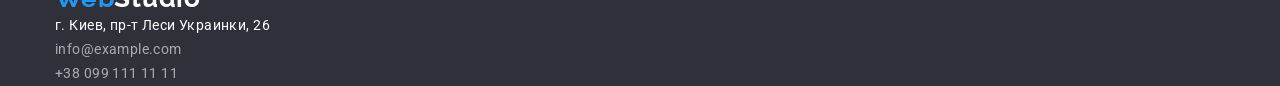
==== commit a2122f8d: "flex was added" ====
--- a/portfolio.html
+++ b/portfolio.html
@@ -17,107 +17,144 @@
   <body>
     <header>
       <div class="container">
-        <nav>
+        <nav class="page-header">
           <a class="logo" href="./index.html">
             Web<span class="light">Studio</span>
           </a>
           <ul class="site-nav">
-            <li><a href="./index.html" class="link">Студия</a></li>
-            <li><a href="./portfolio.html" class="link current">Портфолио</a></li>
-            <li><a href="" class="link">Контакты</a></li>
+            <li class="item"><a href="./index.html" class="link">Студия</a></li>
+            <li class="item">
+              <a href="./portfolio.html" class="link current">Портфолио</a>
+            </li>
+            <li class="item"><a href="" class="link">Контакты</a></li>
+          </ul>
+
+          <ul class="site-contact">
+            <li class="item">
+              <a href="mailto:info@devstudio.com" class="link"
+                >info@devstudio.com</a
+              >
+            </li>
+            <li class="item">
+              <a href="tel:+380961111111" class="link">+38 096 111 11 11</a>
+            </li>
           </ul>
         </nav>
-        <ul class="site-contact">
-          <li>
-            <a href="mailto:info@devstudio.com" class="link"
-              >info@devstudio.com</a
-            >
-          </li>
-          <li><a href="tel:+380961111111" class="link">+38 096 111 11 11</a></li>
-        </ul>
       </div>
     </header>
     <main>
-	  <section class="section">
-	     <div class="container">
-		  <ul>
-			<li><a class="button filter" href="">Все</a></li>
-			<li><a class="button filter" href="">Веб-сайты</a></li>
-			<li><a class="button filter" href="">Приложения</a></li>
-			<li><a class="button filter" href="">Дизайн</a></li>
-			<li><a class="button filter" href="">Маркетинг</a></li>
-		  </ul>
-		  <section class="works">
-        
-          <ul>
-            <li>
-              <a href=""
-                ><img src="./images/Технокряк.png" alt="Лап-топ" />
-                <h3 class="section-title">Технокряк</h3>
-                <p>Веб-сайт</p></a
-              >
-            </li>
-            <li>
-              <a href=""
-                ><img src="./images/Постер.png" alt="Баскетболисты" />
-                <h3 class="section-title">Постер New Orlean vs Golden Star</h3>
-                <p>Дизайн</p></a
-              >
-            </li>
-            <li>
-              <a href=""
-                ><img src="./images/ресторан.png" alt="Логотип ресторана" />
-                <h3 class="section-title">Ресторан Seafood</h3>
-                <p>Приложение</p></a
-              >
-            </li>
-            <li>
-              <a href=""
-                ><img src="./images/проект.png" alt="Наушники" />
-                <h3 class="section-title">Проект Prime</h3>
-                <p>Маркетинг</p></a
-              >
-            </li>
-            <li>
-              <a href=""
-                ><img src="./images/проект-коробки.png" alt="Коробка" />
-                <h3 class="section-title">Проект Boxes</h3>
-                <p>Приложение</p></a
-              >
-            </li>
-            <li>
-              <a href=""
-                ><img src="./images/нет-границ.png" alt="Монитор" />
-                <h3 class="section-title">Inspiration has no Borders</h3>
-                <p>Веб-сайт</p></a
-              >
-            </li>
-            <li>
-              <a href=""
-                ><img src="./images/издание.png" alt="Журнал" />
-                <h3 class="section-title">Издание Limited Edition</h3>
-                <p>Дизайн</p></a
-              >
-            </li>
-            <li>
-              <a href=""
-                ><img src="./images/проект-лаб.png" alt="Бирка" />
-                <h3 class="section-title">Проект LAB</h3>
-                <p>Маркетинг</p></a
-              >
-            </li>
-            <li>
-              <a href=""
-                ><img src="./images/бизнес.png" alt="Работа за компьютерим" />
-                <h3 class="section-title">Growing Business</h3>
-                <p>Приложение</p></a
-              >
-            </li>
+      <section class="section">
+        <div class="container">
+          <ul class="filter">
+            <li class="item"><a class="button" href="">Веб-сайты</a></li>
+            <li class="item"><a class="button" href="">Все</a></li>
+            <li class="item"><a class="button" href="">Приложения</a></li>
+            <li class="item"><a class="button" href="">Дизайн</a></li>
+            <li class="item"><a class="button" href="">Маркетинг</a></li>
           </ul>
-		  </section>
+          <section>
+            <ul class="works">
+              <li class="item">
+                <a href=""
+                  ><img
+                    src="./images/Технокряк.png"
+                    width="370px"
+                    alt="Лап-топ"
+                  />
+                  <h3 class="section-title">Технокряк</h3>
+                  <p>Веб-сайт</p></a
+                >
+              </li>
+              <li class="item">
+                <a href=""
+                  ><img
+                    src="./images/Постер.png"
+                    width="370px"
+                    alt="Баскетболисты"
+                  />
+                  <h3 class="section-title">
+                    Постер New Orlean vs Golden Star
+                  </h3>
+                  <p>Дизайн</p></a
+                >
+              </li>
+              <li class="item">
+                <a href=""
+                  ><img
+                    src="./images/ресторан.png"
+                    width="370px"
+                    alt="Логотип ресторана"
+                  />
+                  <h3 class="section-title">Ресторан Seafood</h3>
+                  <p>Приложение</p></a
+                >
+              </li>
+              <li class="item">
+                <a href=""
+                  ><img
+                    src="./images/проект.png"
+                    width="370px"
+                    alt="Наушники"
+                  />
+                  <h3 class="section-title">Проект Prime</h3>
+                  <p>Маркетинг</p></a
+                >
+              </li>
+              <li class="item">
+                <a href=""
+                  ><img
+                    src="./images/проект-коробки.png"
+                    width="370px"
+                    alt="Коробка"
+                  />
+                  <h3 class="section-title">Проект Boxes</h3>
+                  <p>Приложение</p></a
+                >
+              </li>
+              <li class="item">
+                <a href=""
+                  ><img
+                    src="./images/нет-границ.png"
+                    width="370px"
+                    alt="Монитор"
+                  />
+                  <h3 class="section-title">Inspiration has no Borders</h3>
+                  <p>Веб-сайт</p></a
+                >
+              </li>
+              <li class="item">
+                <a href=""
+                  ><img src="./images/издание.png" width="370px" alt="Журнал" />
+                  <h3 class="section-title">Издание Limited Edition</h3>
+                  <p>Дизайн</p></a
+                >
+              </li>
+              <li class="item">
+                <a href=""
+                  ><img
+                    src="./images/проект-лаб.png"
+                    width="370px"
+                    alt="Бирка"
+                  />
+                  <h3 class="section-title">Проект LAB</h3>
+                  <p>Маркетинг</p></a
+                >
+              </li>
+              <li class="item">
+                <a href=""
+                  ><img
+                    src="./images/бизнес.png"
+                    width="370px"
+                    alt="Работа за компьютерим"
+                  />
+                  <h3 class="section-title">Growing Business</h3>
+                  <p>Приложение</p></a
+                >
+              </li>
+            </ul>
+          </section>
         </div>
-	  </section>
-      
+      </section>
     </main>
     <footer>
       <div class="container">
--- a/css/styles.css
+++ b/css/styles.css
@@ -18,28 +18,32 @@
   margin-left: auto;
   margin-right: auto;
   width: 1200px;
-  padding-left: 20px;
-  padding-right: 20px;
-  outline: 2px solid tomato;
-} 
-
-ul, p, h1, h2, h3, h4, h5, h6 {
-	margin: 0px;
-	padding: 0px
-	
-	}
-	
-  li {
+  padding-left: 15px;
+  padding-right: 15px;
+}
+
+ul,
+p,
+h1,
+h2,
+h3,
+h4,
+h5,
+h6 {
+  margin: 0px;
+  padding: 0px;
+}
+
+li {
   list-style: none;
-  }
+}
 
 a {
   text-decoration: none;
   /* Убираем подчёркивание */
 }
 
-/* Header */
-
+/* Logo */
 .logo {
   min-width: 145;
   height: 31;
@@ -54,7 +58,7 @@
   margin-bottom: 20px;
 
   color: var(--white-color);
- }
+}
 
 .logo .light {
   margin-bottom: 25px;
@@ -62,7 +66,27 @@
   color: var(--title-text-color);
 }
 
+/* Header */
+
+.page-header {
+  display: flex;
+  align-items: center;
+}
+
+.site-nav {
+  display: flex;
+  margin-left: 93px;
+}
+
+.site-nav .item:not(:last-child) {
+  margin-right: 50px;
+}
+
 .site-nav .link {
+  display: inline-block;
+  padding-top: 32px;
+  padding-bottom: 32px;
+
   color: var(--title-text-color);
   font-weight: 500;
   font-size: 14px;
@@ -70,8 +94,18 @@
   letter-spacing: 0.02em;
 }
 
+.site-contact {
+  display: flex;
+  margin-left: auto;
+}
+
+.site-contact .item + .item {
+  margin-left: 50px;
+}
+
 .site-contact .link {
   color: var(--primary-text-color);
+
   font-weight: 500;
   font-size: 14px;
   line-height: 1.14;
@@ -91,14 +125,24 @@
 /* Main */
 
 .section {
-padding: 94px 0px;
+  padding: 94px 0px;
 }
 
 .section-title {
   color: var(--title-text-color);
 }
+
+.advantages .list-advantages {
+  display: flex;
+}
+
+.advantages .item {
+  width: calc((100% - (30px * 3)) / 4);
+}
+
 .advantages .section-title {
-  margin bottom: 10px;
+  display: inline-block;
+  margin-bottom: 10px;
 
   font-weight: 700;
   font-size: 14px;
@@ -112,39 +156,12 @@
   letter-spacing: 0.03em;
 }
 
-.team  .section-title {
-margin-top: 30px;
-margin-bottom: 10px;
-}
-
-.works  .section-title {
-margin-top: 20px;
-margin-bottom: 4px;
-}
-
-h2.section-title {
-margin-bottom: 50px;
-
-  font-weight: 700;
-  font-size: 36px;
-  line-height: 1.17;
-  text-align: center;
-  letter-spacing: 0.03em;
-}
-
-.works .section-title {
-  font-weight: 700;
-  font-size: 18px;
-  line-height: 2;
-  letter-spacing: 0.06em;
-}
-
-.works p {
-  color: var(--primary-text-color);
-
-  font-size: 16px;
-  line-height: 1.87;
-  letter-spacing: 0.03em;
+.workout {
+  display: flex;
+}
+
+.workout .item + .item {
+  margin-left: 30px;
 }
 
 .hero {
@@ -153,11 +170,11 @@
 }
 
 .hero-title {
-margin-top: 0px;
-margin-bottom: 30px;
-
-  color: var(--white-color);
-  
+  margin-top: 0px;
+  margin-bottom: 30px;
+
+  color: var(--white-color);
+
   font-weight: 900;
   font-size: 44px;
   line-height: 1.36;
@@ -169,7 +186,23 @@
   background-color: var(--secondary-button-color);
 }
 
+.team-members {
+  display: flex;
+}
+
+.team-members .item:not(:last-child) {
+  margin-right: 30px;
+}
+
+.team .section-title {
+}
+
 .team h3 {
+  margin-top: 30px;
+  margin-bottom: 10px;
+
+  color: var(--title-text-color);
+
   font-weight: 500;
   font-size: 16px;
   line-height: 1.19;
@@ -184,9 +217,19 @@
   letter-spacing: 0.03em;
 }
 
+.filter {
+  display: flex;
+  justify-content: center;
+  margin-bottom: 50px;
+}
+
+.filter .item:not(:last-child) {
+  margin-right: 8px;
+}
+
 /* Buttons */
 
-.button { 
+.button {
   display: inline-block;
   border: 1px solid transparent;
   border-radius: 4px;
@@ -194,10 +237,10 @@
 
 .button.primary {
   padding: 10px 32px;
-  
+
   background-color: var(--accent-color);
   color: var(--white-color);
-  
+
   font-weight: 700;
   font-size: 16px;
   line-height: 1.87;
@@ -207,22 +250,65 @@
   letter-spacing: 0.06em;
 }
 
-.button.filter {
+.filter .button {
   padding: 6px 22px;
-  
+
   background-color: var(--secondary-button-color);
   color: var(--title-text-color);
-  
+
   font-weight: 500;
   font-size: 16px;
   line-height: 1.62;
   letter-spacing: 0.03em;
 }
 
-.button.filter:hover,
-.button.filter:focus {
+.filter .button:hover,
+.filter .button:focus {
   background-color: var(--accent-color);
   color: var(--white-color);
+}
+
+.works {
+  display: flex;
+  flex-wrap: wrap;
+}
+
+.works .item:not(:nth-child(3n)) {
+  margin-right: 30px;
+}
+
+.works .item:not(:nth-last-child(-n + 3)) {
+  margin-bottom: 30px;
+}
+
+.works .section-title {
+  margin-top: 20px;
+  margin-bottom: 4px;
+}
+
+h2.section-title {
+  margin-bottom: 50px;
+
+  font-weight: 700;
+  font-size: 36px;
+  line-height: 1.17;
+  text-align: center;
+  letter-spacing: 0.03em;
+}
+
+.works .section-title {
+  font-weight: 700;
+  font-size: 18px;
+  line-height: 2;
+  letter-spacing: 0.06em;
+}
+
+.works p {
+  color: var(--primary-text-color);
+
+  font-size: 16px;
+  line-height: 1.87;
+  letter-spacing: 0.03em;
 }
 
 /* Footer */
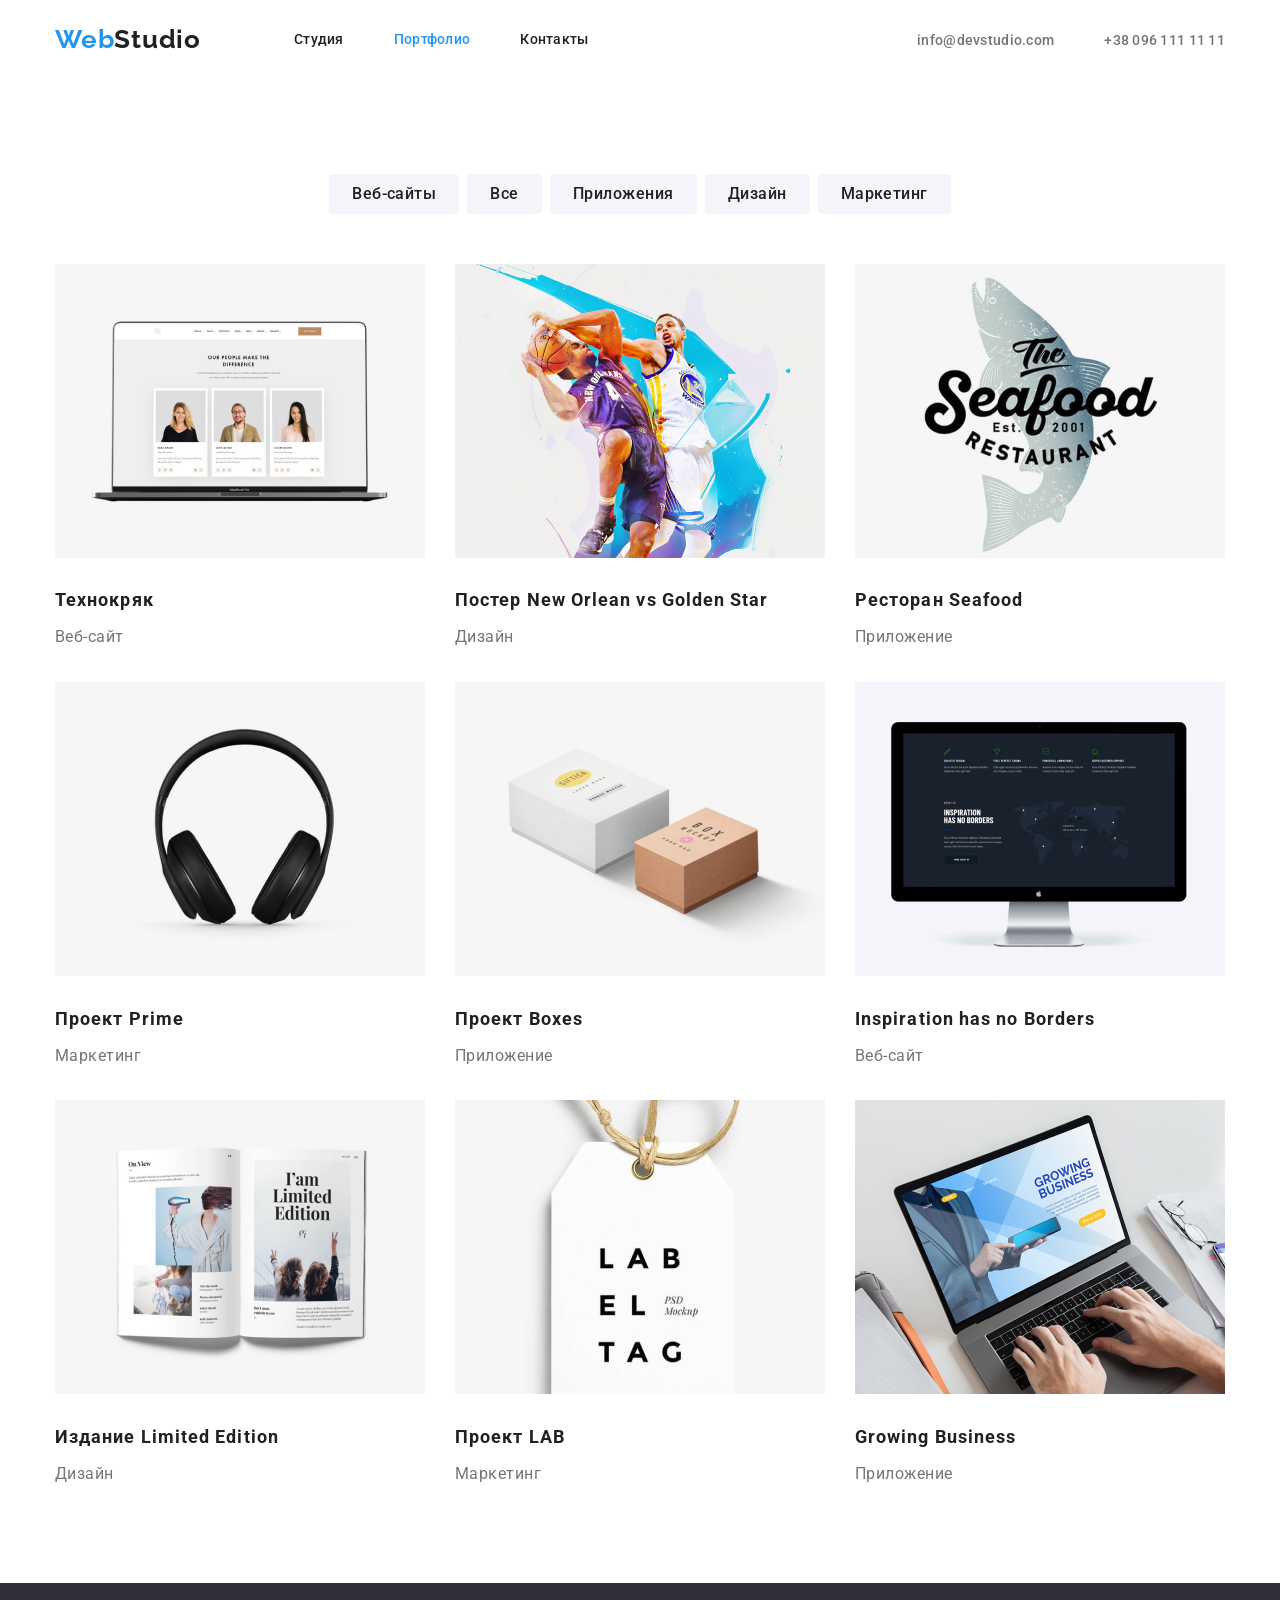
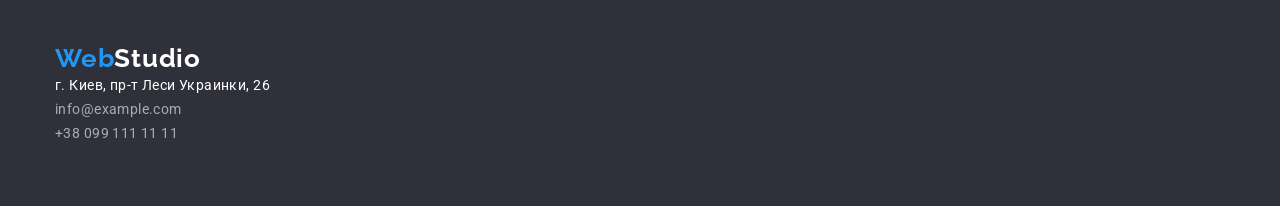
==== commit ef86f2d7: "changes added" ====
--- a/portfolio.html
+++ b/portfolio.html
@@ -16,19 +16,19 @@
   </head>
   <body>
     <header>
-      <div class="container">
-        <nav class="page-header">
+      <div class="container page-header">
+        <nav class="site-nav">
           <a class="logo" href="./index.html">
             Web<span class="light">Studio</span>
           </a>
-          <ul class="site-nav">
+          <ul class="nav-list">
             <li class="item"><a href="./index.html" class="link">Студия</a></li>
             <li class="item">
               <a href="./portfolio.html" class="link current">Портфолио</a>
             </li>
             <li class="item"><a href="" class="link">Контакты</a></li>
           </ul>
-
+		</nav>
           <ul class="site-contact">
             <li class="item">
               <a href="mailto:info@devstudio.com" class="link"
@@ -39,8 +39,9 @@
               <a href="tel:+380961111111" class="link">+38 096 111 11 11</a>
             </li>
           </ul>
-        </nav>
+        
       </div>
+	  <span class="line"> </span>
     </header>
     <main>
       <section class="section">
@@ -157,7 +158,7 @@
       </section>
     </main>
     <footer>
-      <div class="container">
+      <div class="container page-footer">
         <a href="./index.html" class="logo">
           Web<span class="dark">Studio</span>
         </a>
--- a/css/styles.css
+++ b/css/styles.css
@@ -6,6 +6,7 @@
   --secondary-bg-color: #2f303a;
   --secondary-button-color: #f5f4fa;
   --secondary-address-color: rgba(255, 255, 255, 0.6);
+  --header-border-color: #ececec;
 }
 
 body {
@@ -45,8 +46,8 @@
 
 /* Logo */
 .logo {
-  min-width: 145;
-  height: 31;
+  min-width: 145px;
+  height: 31px;
   color: var(--accent-color);
   font-family: Raleway, sans-serif;
   font-weight: 700;
@@ -71,18 +72,31 @@
 .page-header {
   display: flex;
   align-items: center;
+  
+  
+  
+}
+
+.page-header .line {
+flex-grow: 1;
+border: 1px solid var(--header-border-color);
 }
 
 .site-nav {
+display: flex;
+align-items: center;
+}
+
+.nav-list {
   display: flex;
   margin-left: 93px;
 }
 
-.site-nav .item:not(:last-child) {
+.nav-list .item:not(:last-child) {
   margin-right: 50px;
 }
 
-.site-nav .link {
+.nav-list .link {
   display: inline-block;
   padding-top: 32px;
   padding-bottom: 32px;
@@ -112,9 +126,9 @@
   letter-spacing: 0.02em;
 }
 
-.site-nav .link.current,
-.site-nav .link:hover,
-.site-nav .link:focus,
+.nav-list .link.current,
+.nav-list .link:hover,
+.nav-list .link:focus,
 .site-contact .link:hover,
 .site-contact .link:focus,
 .address .link:hover,
@@ -138,7 +152,11 @@
 
 .advantages .item {
   width: calc((100% - (30px * 3)) / 4);
-}
+  }
+  
+  .advantages .item  + .item {
+  margin-left: 30px;
+  }
 
 .advantages .section-title {
   display: inline-block;
@@ -316,6 +334,12 @@
 footer {
   background-color: var(--secondary-bg-color);
 }
+
+.page-footer {
+padding-top: 60px;
+padding-bottom: 60px;
+
+}
 .address {
   color: var(--white-color);
   font-style: normal;
